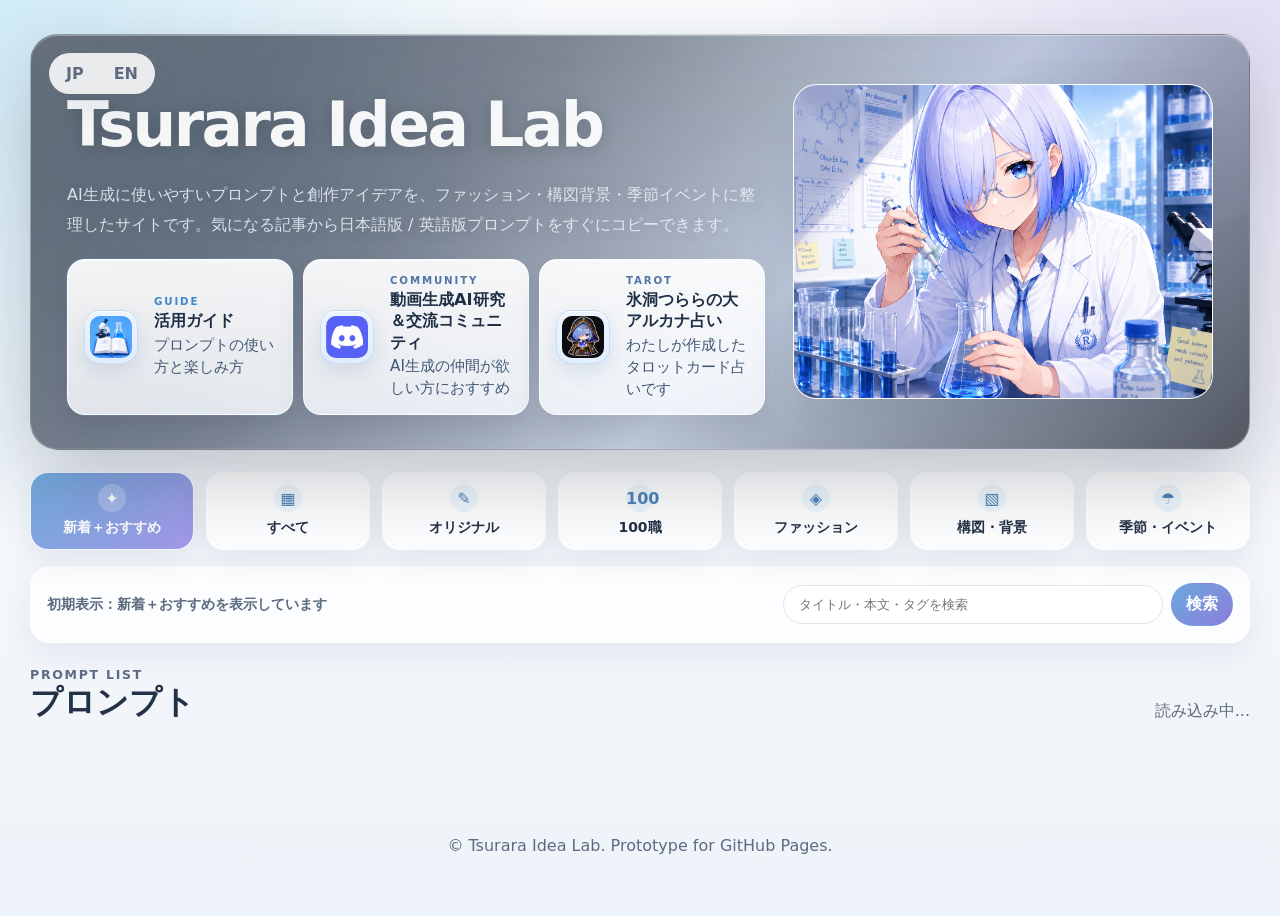
==== index.html @ 61584d24 "Update index.html" ====
<!doctype html>
<html lang="ja">
<head>
  <meta charset="utf-8" />
  <meta name="viewport" content="width=device-width, initial-scale=1" />
  <title>Tsurara Idea Lab</title>
  <meta name="description" content="AI生成に使いやすいプロンプトと創作アイデアを整理したプロンプトライブラリです。" />
  <link rel="stylesheet" href="style.css" />
</head>
<body>
  <header class="site-header">
    <div class="header-inner">
      <div class="language-switch" id="languageSwitch" aria-label="Language switch">
        <button class="language-switch-button" type="button" data-lang="ja">JP</button>
        <button class="language-switch-button" type="button" data-lang="en">EN</button>
      </div>

      <div class="header-copy">
        <h1>Tsurara Idea Lab</h1>
        <p class="lead" data-i18n="lead">AI生成に使いやすいプロンプトと創作アイデアを、ファッション・構図背景・季節イベントに整理したサイトです。気になる記事から日本語版 / 英語版プロンプトをすぐにコピーできます。</p>

        <div class="hero-links" aria-label="関連リンク">
          <button class="hero-link-card hero-guide-card guide-card-link" id="guideButton" type="button">
            <img class="hero-link-icon optional-image" src="images/banners/guide.png" alt="" loading="lazy">
            <span class="hero-link-label">Guide</span>
            <strong data-i18n="guideTitle">活用ガイド</strong>
            <span data-i18n="guideDesc">プロンプトの使い方と楽しみ方</span>
          </button>
          <a class="hero-link-card community-card-link" id="community" href="https://discord.gg/sora2jp" target="_blank" rel="noopener">
            <img class="hero-link-icon optional-image" src="images/banners/community.png" alt="" loading="lazy">
            <span class="hero-link-label">Community</span>
            <strong data-i18n="communityTitle">動画生成AI研究＆交流コミュニティ</strong>
            <span data-i18n="communityDesc">AI生成の仲間が欲しい方におすすめ</span>
          </a>
          <a class="hero-link-card tarot-card-link" href="https://tsuraravvv-arch.github.io/tarot/" target="_blank" rel="noopener">
            <img class="hero-link-icon optional-image" src="images/banners/tarot.png" alt="" loading="lazy">
            <span class="hero-link-label">Tarot</span>
            <strong data-i18n="tarotTitle">氷洞つららの大アルカナ占い</strong>
            <span data-i18n="tarotDesc">わたしが作成したタロットカード占いです</span>
          </a>
        </div>
      </div>

      <img class="hero-image optional-image" src="images/banners/hero.png" alt="Tsurara Idea Lab メインビジュアル" />
    </div>
  </header>

  <main>
    <section class="library-nav" aria-label="プロンプト分類">
      <button class="library-tile is-active" data-filter="DEFAULT" type="button">
        <span>✦</span><strong data-i18n="filterDefault">新着＋おすすめ</strong>
      </button>
      <button class="library-tile" data-filter="ALL" type="button">
        <span>▦</span><strong data-i18n="filterAll">すべて</strong>
      </button>
      <button class="library-tile" data-filter="ORIGINAL" type="button">
        <span>✎</span><strong data-i18n="filterOriginal">オリジナル</strong>
      </button>
      <button class="library-tile" data-filter="LABEL_100" type="button">
        <span>100</span><strong data-i18n="filter100">100職</strong>
      </button>
      <button class="library-tile" data-filter="FA" type="button">
        <span>◈</span><strong data-i18n="filterFashion">ファッション</strong>
      </button>
      <button class="library-tile" data-filter="CB" type="button">
        <span>▧</span><strong data-i18n="filterComposition">構図・背景</strong>
      </button>
      <button class="library-tile" data-filter="EV" type="button">
        <span>☂</span><strong data-i18n="filterSeason">季節・イベント</strong>
      </button>
    </section>

    <section class="toolbar" aria-label="記事検索">
      <p class="default-note" data-i18n="defaultNote">初期表示：新着＋おすすめを表示しています</p>
      <div class="toolbar-actions">
        <form class="search-box" id="searchBox" role="search" aria-label="記事検索">
          <input id="searchInput" type="search" placeholder="タイトル・本文・タグを検索" autocomplete="off" />
          <button class="search-button" type="submit" data-i18n="search">検索</button>
        </form>
      </div>
    </section>

    <section class="prompt-head">
      <div>
        <p class="section-kicker">Prompt List</p>
        <h2 data-i18n="promptListTitle">プロンプト</h2>
      </div>
      <p id="resultCount">読み込み中...</p>
    </section>

    <section class="prompt-list" id="cardsGrid" aria-live="polite"></section>

    <div class="detail-backdrop" id="detailBackdrop"></div>
    <article class="detail-panel" id="detailPanel" aria-live="polite">
      <div class="empty-state">
        <p class="section-kicker">Detail</p>
        <h2 data-i18n="selectTitle">サムネイルや文章をクリックすると全文が表示されます</h2>
        <p data-i18n="selectDesc">一覧から気になるプロンプトを選んでください。</p>
      </div>
    </article>
  </main>

  <footer class="site-footer">
    <p>© Tsurara Idea Lab. Prototype for GitHub Pages.</p>
  </footer>

  <div class="image-search-modal" id="imageSearchModal" aria-hidden="true" role="dialog" aria-modal="true" aria-label="画像から検索">
    <div class="image-search-backdrop"></div>
    <div class="image-search-content">
      <button class="image-search-close" id="imageSearchClose" type="button" aria-label="閉じる">×</button>
      <div class="image-search-head">
        <p class="section-kicker">Image Search</p>
        <h2 data-i18n="imageSearchTitle">画像から検索</h2>
        <p data-i18n="imageSearchDesc">アップロード済みの記事画像を一覧表示します。画像をクリックすると、対応する記事を開きます。</p>
      </div>
      <div class="image-search-grid" id="imageSearchGrid"></div>
      <p class="image-search-empty" id="imageSearchEmpty" data-i18n="imageSearchEmpty">表示できる記事画像がまだありません。</p>
    </div>
  </div>

  <div class="guide-modal" id="guideModal" aria-hidden="true" role="dialog" aria-modal="true" aria-label="活用ガイド">
    <div class="guide-modal-backdrop"></div>
    <div class="guide-modal-content">
      <button class="guide-modal-close" id="guideModalClose" type="button" aria-label="閉じる">×</button>

      <div class="guide-head">
        <p class="section-kicker">How to use</p>
        <h2 data-i18n="guideModalTitle">活用ガイド</h2>
        <p data-i18n="guideModalDesc">掲載されているメモやプロンプトは、完成品をそのまま出すためだけのものではありません。あなたの環境や発想に合わせて、自由に足して楽しむためのアイデア集です。</p>
      </div>

      <div class="guide-grid">
        <section class="guide-card"><div class="guide-visual"><span>1</span></div><div><h3 data-i18n="guideStep1Title">記事を探す</h3><p data-i18n="guideStep1Desc">新着・おすすめ・カテゴリ・検索から、使いたい方向性の記事を探します。</p></div></section>
        <section class="guide-card"><div class="guide-visual"><span>2</span></div><div><h3 data-i18n="guideStep2Title">プロンプトをコピー</h3><p data-i18n="guideStep2Desc">一覧の日本語コピー / English Copy から、すぐに生成用プロンプトをコピーできます。</p></div></section>
        <section class="guide-card"><div class="guide-visual"><span>3</span></div><div><h3 data-i18n="guideStep3Title">要素を足して調整</h3><p data-i18n="guideStep3Desc">キャラクター名、場所、時間帯、光、カメラ演出などを足すと使いやすくなります。</p></div></section>
        <section class="guide-card"><div class="guide-visual"><span>4</span></div><div><h3 data-i18n="guideStep4Title">環境ごとの変化を楽しむ</h3><p data-i18n="guideStep4Desc">生成環境やモデルによって結果が変わります。違いも含めて創作の幅として楽しんでください。</p></div></section>
      </div>
    </div>
  </div>

  <div class="image-modal" id="imageModal" aria-hidden="true" role="dialog" aria-modal="true" aria-label="生成画像の拡大表示">
    <div class="image-modal-backdrop"></div>
    <div class="image-modal-content">
      <button class="image-modal-close" id="imageModalClose" type="button" aria-label="閉じる">×</button>
      <img id="imageModalImg" src="" alt="">
      <p id="imageModalCaption"></p>
    </div>
  </div>

  <div class="toast" id="toast" role="status" aria-live="polite">コピーしました</div>
  <script src="script.js"></script>
</body>
</html>
---- style.css ----
:root {
  --bg: #f6f8fc;
  --surface: rgba(255, 255, 255, 0.9);
  --surface-strong: #ffffff;
  --ink: #243247;
  --ink-soft: #33455f;
  --muted: #5d6b81;
  --muted-strong: #48566d;
  --line: #dce5f0;
  --blue: #6ca8dc;
  --blue-strong: #3f87c7;
  --sky: #bfe5f5;
  --lavender: #d9d2f1;
  --pink: #f5cddd;
  --mint: #cdeee4;
  --gold: #f3d37a;
  --gray-blue: #eaf1f8;
  --shadow: 0 18px 50px rgba(81, 103, 134, 0.16);
  --radius-xl: 28px;
  --radius-lg: 20px;
  --radius-md: 14px;
}

* { box-sizing: border-box; }
body {
  margin: 0;
  min-height: 100vh;
  color: var(--ink);
  font-family: "Hiragino Sans", "Yu Gothic UI", "Yu Gothic", Meiryo, system-ui, -apple-system, BlinkMacSystemFont, sans-serif;
  background:
    radial-gradient(circle at top left, rgba(191, 229, 245, 0.7), transparent 34rem),
    radial-gradient(circle at top right, rgba(217, 210, 241, 0.7), transparent 32rem),
    linear-gradient(180deg, #fbfdff 0%, var(--bg) 48%, #eef3f9 100%);
}
button, a { font: inherit; }
button { cursor: pointer; }
a { color: inherit; text-decoration: none; }
h1, h2, h3 { margin: 0; line-height: 1.25; }
h1 { font-size: clamp(2.2rem, 4.8vw, 4rem); letter-spacing: -0.04em; }
h2 { font-size: clamp(1.4rem, 3vw, 2rem); }
h3 { font-size: 1.02rem; }

.site-header { padding: 34px 24px 22px; }
.header-inner {
  width: min(1220px, calc(100vw - 48px));
  min-height: 300px;
  margin: 0 auto;
  padding: 34px 36px;
  border: 1px solid rgba(255,255,255,0.9);
  border-radius: var(--radius-xl);
  background: linear-gradient(135deg, rgba(255,255,255,0.9), rgba(235,244,251,0.82));
  box-shadow: var(--shadow);
  position: relative;
  overflow: hidden;
  display: grid;
  grid-template-columns: minmax(0, 1.05fr) minmax(260px, 420px);
  gap: 28px;
  align-items: center;
}
.header-inner::after {
  content: "";
  position: absolute;
  right: -90px;
  top: -110px;
  width: 300px;
  height: 300px;
  border-radius: 999px;
  background: linear-gradient(135deg, rgba(108,168,220,0.18), rgba(217,210,241,0.28));
  pointer-events: none;
}
.header-copy, .hero-image { position: relative; z-index: 1; }
.hero-image {
  width: 100%;
  aspect-ratio: 4 / 3;
  object-fit: cover;
  border-radius: 24px;
  border: 1px solid rgba(255,255,255,0.88);
  box-shadow: 0 18px 46px rgba(73, 98, 128, 0.14);
  background: linear-gradient(135deg, #eef7fc, #f2effb);
}
.optional-image:not([src]), .optional-image[src=""] { display: none; }

.eyebrow, .section-kicker, .hero-link-label {
  margin: 0 0 10px;
  color: #6681a0;
  font-size: 0.78rem;
  font-weight: 800;
  letter-spacing: 0.14em;
  text-transform: uppercase;
}
.lead {
  max-width: 700px;
  margin: 16px 0 0;
  color: var(--muted-strong);
  line-height: 1.9;
}
.language-switch {
  position: absolute;
  top: 18px;
  left: 18px;
  z-index: 5;
  display: inline-flex;
  gap: 4px;
  padding: 4px;
  border-radius: 999px;
  background: rgba(255, 255, 255, 0.84);
  box-shadow: 0 12px 28px rgba(73, 98, 128, 0.12);
}
.language-switch-button {
  border: 0;
  border-radius: 999px;
  padding: 7px 13px;
  background: transparent;
  color: var(--muted);
  font-weight: 800;
}
.language-switch-button.is-active {
  background: linear-gradient(135deg, #6ca8dc, #9b8ee6);
  color: #fff;
}

.hero-links {
  display: grid;
  grid-template-columns: repeat(3, minmax(0, 1fr));
  gap: 12px;
  margin-top: 24px;
}
.hero-link-card {
  min-height: 108px;
  padding: 17px 18px;
  border: 1px solid rgba(255,255,255,0.9);
  border-radius: 18px;
  background: rgba(255,255,255,0.75);
  box-shadow: 0 12px 30px rgba(73, 98, 128, 0.10);
  display: flex;
  flex-direction: column;
  gap: 5px;
}
.hero-link-card strong { font-size: 1rem; }
.hero-link-card span:last-child { color: var(--muted-strong); line-height: 1.55; font-size: .9rem; }

main {
  width: min(1220px, calc(100% - 48px));
  margin: 0 auto 54px;
}
.library-nav {
  display: grid;
  grid-template-columns: repeat(7, minmax(0, 1fr));
  gap: 12px;
  margin: 0 0 16px;
}
.library-tile {
  min-height: 78px;
  border: 1px solid rgba(255,255,255,0.92);
  border-radius: 18px;
  background: rgba(255,255,255,0.82);
  box-shadow: 0 12px 28px rgba(73, 98, 128, 0.10);
  color: var(--ink);
  display: flex;
  flex-direction: column;
  align-items: center;
  justify-content: center;
  gap: 7px;
  transition: transform .18s ease, box-shadow .18s ease, background .18s ease;
}
.library-tile:hover {
  transform: translateY(-1px);
  box-shadow: 0 18px 34px rgba(73, 98, 128, 0.14);
}
.library-tile span {
  width: 28px;
  height: 28px;
  border-radius: 999px;
  display: grid;
  place-items: center;
  background: #edf6fc;
  color: #4a83b5;
  font-weight: 900;
}
.library-tile strong { font-size: .87rem; }
.library-tile.is-active {
  background: linear-gradient(135deg, rgba(108,168,220,0.96), rgba(155,142,230,0.9));
  color: #fff;
}
.library-tile.is-active span {
  background: rgba(255,255,255,0.24);
  color: #fff;
}

.toolbar {
  margin: 0 0 22px;
  padding: 16px;
  border-radius: var(--radius-lg);
  background: rgba(255,255,255,0.72);
  border: 1px solid rgba(255,255,255,0.9);
  box-shadow: 0 12px 30px rgba(73, 98, 128, 0.09);
  display: flex;
  justify-content: space-between;
  gap: 14px;
  align-items: center;
}
.default-note {
  margin: 0;
  color: var(--muted);
  font-weight: 700;
  font-size: .9rem;
}
.toolbar-actions {
  display: flex;
  gap: 10px;
  align-items: center;
  flex: 1;
  justify-content: flex-end;
}
.search-box {
  display: flex;
  gap: 8px;
  align-items: center;
}
.search-box input {
  width: min(38vw, 380px);
  border: 1px solid var(--line);
  border-radius: 999px;
  padding: 11px 15px;
  background: #fff;
  color: var(--ink);
}
.search-button, .reset-button, .image-search-button, .copy-action, .detail-action, .panel-copy-button {
  border: 1px solid var(--line);
  border-radius: 999px;
  padding: 10px 14px;
  background: rgba(255,255,255,0.88);
  color: var(--ink);
  font-weight: 800;
}
.search-button, .copy-action.primary, .panel-copy-button.primary {
  border-color: transparent;
  background: linear-gradient(135deg, #6ca8dc, #8c7ddd);
  color: #fff;
}
.reset-button, .image-search-button { color: var(--muted-strong); }

.prompt-head {
  display: flex;
  justify-content: space-between;
  align-items: end;
  margin: 24px 0 14px;
}
.prompt-head p { margin: 0; color: var(--muted); }

.prompt-list {
  display: grid;
  gap: 14px;
}
.prompt-card {
  display: grid;
  grid-template-columns: 132px minmax(0, 1.05fr) minmax(220px, .9fr) 146px;
  gap: 18px;
  align-items: stretch;
  padding: 14px;
  border-radius: var(--radius-lg);
  background: rgba(255,255,255,0.88);
  border: 1px solid rgba(255,255,255,0.96);
  box-shadow: 0 14px 36px rgba(73, 98, 128, 0.10);
}
.prompt-thumb {
  width: 132px;
  height: 132px;
  border-radius: 18px;
  object-fit: cover;
  background: linear-gradient(135deg, #eaf6fb, #f5eff9);
  border: 1px solid rgba(255,255,255,0.92);
  cursor: pointer;
}
.prompt-main { min-width: 0; padding: 4px 0; cursor: pointer; }
.meta-line {
  display: flex;
  flex-wrap: wrap;
  gap: 8px;
  align-items: center;
  color: var(--muted);
  font-size: .78rem;
  font-weight: 800;
  margin-bottom: 7px;
}
.prompt-title {
  margin: 0 0 9px;
  font-size: 1.02rem;
  line-height: 1.45;
}
.badge-row, .tag-row {
  display: flex;
  flex-wrap: wrap;
  gap: 6px;
}
.badge {
  display: inline-flex;
  align-items: center;
  border-radius: 999px;
  padding: 4px 9px;
  font-size: .72rem;
  font-weight: 900;
  line-height: 1;
  background: #edf3f8;
  color: #57718e;
}
.badge.category-fa { background: #ffe8f0; color: #a94f73; }
.badge.category-cb { background: #e8ecff; color: #5560a7; }
.badge.category-ev { background: #e4f7ee; color: #398366; }
.badge.original { background: #efe8ff; color: #6f55aa; }
.badge.featured { background: #fff0bc; color: #8d6612; }
.badge.series { background: #e6f4ff; color: #356f9a; }
.new-badge {
  display: inline-flex;
  align-items: center;
  justify-content: center;
  padding: 4px 9px;
  border-radius: 999px;
  background: linear-gradient(135deg, #12b76a, #039855);
  color: #ffffff !important;
  font-size: 0.72rem;
  font-weight: 900;
  letter-spacing: 0.04em;
  line-height: 1;
  text-shadow: 0 1px 3px rgba(0, 80, 45, 0.28);
  box-shadow: 0 0 0 2px rgba(255, 255, 255, 0.82), 0 6px 14px rgba(3, 152, 85, 0.24);
}
.prompt-desc {
  color: var(--muted-strong);
  line-height: 1.75;
  font-size: .9rem;
  display: flex;
  flex-direction: column;
  gap: 10px;
  cursor: pointer;
}
.prompt-desc p {
  margin: 0;
  display: -webkit-box;
  -webkit-line-clamp: 4;
  -webkit-box-orient: vertical;
  overflow: hidden;
}
.tag {
  color: #5b78a0;
  background: #f0f6fb;
  border-radius: 999px;
  padding: 3px 8px;
  font-size: .74rem;
  font-weight: 800;
}
.prompt-actions {
  display: flex;
  flex-direction: column;
  justify-content: center;
  gap: 9px;
  border-left: 1px solid #e6edf5;
  padding-left: 14px;
}
.copy-action, .detail-action {
  width: 100%;
  min-height: 38px;
  text-align: center;
  font-size: .82rem;
}
.detail-action { background: #f6f9fc; }

.detail-panel {
  margin-top: 18px;
  padding: 24px;
  border-radius: var(--radius-xl);
  background: rgba(255,255,255,0.9);
  border: 1px solid rgba(255,255,255,0.96);
  box-shadow: var(--shadow);
}
.detail-panel.is-hidden { display: none; }
.empty-state { text-align: center; color: var(--muted); padding: 28px; }
.detail-hero {
  display: grid;
  grid-template-columns: minmax(180px, 280px) minmax(0, 1fr);
  gap: 22px;
  align-items: start;
}
.detail-hero img {
  width: 100%;
  border-radius: 22px;
  background: linear-gradient(135deg, #eaf6fb, #f5eff9);
  border: 1px solid rgba(255,255,255,0.92);
}
.detail-copy p { color: var(--muted-strong); line-height: 1.85; }
.detail-section {
  margin-top: 20px;
  padding-top: 18px;
  border-top: 1px solid #e6edf5;
}
.prompt-box {
  white-space: pre-wrap;
  line-height: 1.82;
  background: #f6f9fd;
  border: 1px solid #e4edf7;
  border-radius: 18px;
  padding: 16px;
  color: var(--ink-soft);
  max-height: 320px;
  overflow: auto;
}
.panel-copy-row {
  display: flex;
  flex-wrap: wrap;
  gap: 10px;
  margin-top: 14px;
}

.site-footer {
  text-align: center;
  color: var(--muted);
  padding: 30px 20px 45px;
}

/* Modals */
.image-search-modal, .guide-modal, .image-modal {
  position: fixed;
  inset: 0;
  z-index: 50;
  display: none;
}
.image-search-modal.is-open, .guide-modal.is-open, .image-modal.is-open { display: block; }
.image-search-backdrop, .guide-modal-backdrop, .image-modal-backdrop {
  position: absolute;
  inset: 0;
  background: rgba(34, 48, 68, 0.45);
  backdrop-filter: blur(8px);
}
.image-search-content, .guide-modal-content, .image-modal-content {
  position: relative;
  width: min(980px, calc(100vw - 36px));
  max-height: min(88vh, 900px);
  overflow: auto;
  margin: 6vh auto;
  border-radius: 28px;
  background: #fff;
  padding: 30px;
  box-shadow: 0 28px 80px rgba(31, 42, 57, 0.28);
}
.image-search-close, .guide-modal-close, .image-modal-close {
  position: absolute;
  right: 18px;
  top: 16px;
  width: 38px;
  height: 38px;
  border: 0;
  border-radius: 999px;
  background: #eef4fa;
  color: var(--ink);
  font-size: 1.35rem;
}
.guide-grid {
  display: grid;
  grid-template-columns: repeat(2, minmax(0, 1fr));
  gap: 14px;
  margin-top: 22px;
}
.guide-card {
  display: grid;
  grid-template-columns: 54px minmax(0, 1fr);
  gap: 14px;
  border: 1px solid #e4edf7;
  border-radius: 18px;
  padding: 16px;
  background: #f8fbfe;
}
.guide-visual {
  width: 54px;
  height: 54px;
  border-radius: 18px;
  display: grid;
  place-items: center;
  background: linear-gradient(135deg, #d7eef9, #ebe4ff);
  color: #4a72a0;
  font-weight: 900;
}
.guide-card p { margin: 8px 0 0; color: var(--muted-strong); line-height: 1.75; }
.image-search-grid {
  display: grid;
  grid-template-columns: repeat(auto-fill, minmax(150px, 1fr));
  gap: 14px;
  margin-top: 20px;
}
.image-search-item {
  border: 1px solid #e4edf7;
  border-radius: 18px;
  padding: 10px;
  background: #f8fbfe;
}
.image-search-item img {
  width: 100%;
  aspect-ratio: 1 / 1;
  object-fit: cover;
  border-radius: 14px;
  background: #eef5fb;
}
.image-search-item strong {
  display: block;
  margin-top: 8px;
  font-size: .86rem;
}
.image-modal-content {
  width: min(920px, calc(100vw - 36px));
  text-align: center;
}
.image-modal-content img {
  max-width: 100%;
  max-height: 72vh;
  object-fit: contain;
  border-radius: 18px;
}
.toast {
  position: fixed;
  z-index: 80;
  left: 50%;
  bottom: 28px;
  transform: translate(-50%, 16px);
  opacity: 0;
  pointer-events: none;
  background: rgba(36,50,71,0.94);
  color: #fff;
  border-radius: 999px;
  padding: 12px 18px;
  transition: opacity .18s ease, transform .18s ease;
}
.toast.is-show {
  opacity: 1;
  transform: translate(-50%, 0);
}

@media (max-width: 980px) {
  .header-inner {
    grid-template-columns: 1fr;
    padding-top: 56px;
  }
  .hero-image { aspect-ratio: 16 / 9; }
  .hero-links { grid-template-columns: 1fr; }
  .library-nav { grid-template-columns: repeat(4, minmax(0, 1fr)); }
  .toolbar, .toolbar-actions, .search-box { flex-direction: column; align-items: stretch; }
  .search-box input { width: 100%; }
  .prompt-card {
    grid-template-columns: 104px minmax(0, 1fr);
  }
  .prompt-thumb { width: 104px; height: 104px; }
  .prompt-desc, .prompt-actions { grid-column: 1 / -1; }
  .prompt-actions {
    border-left: 0;
    border-top: 1px solid #e6edf5;
    padding-left: 0;
    padding-top: 12px;
    flex-direction: row;
  }
  .detail-hero { grid-template-columns: 1fr; }
}
@media (max-width: 640px) {
  .site-header { padding: 18px 14px; }
  main { width: calc(100% - 28px); }
  .header-inner { width: 100%; padding: 58px 18px 22px; border-radius: 22px; }
  .library-nav { grid-template-columns: repeat(2, minmax(0, 1fr)); }
  .prompt-card {
    grid-template-columns: 1fr;
  }
  .prompt-thumb { width: 100%; height: auto; aspect-ratio: 16/10; }
  .prompt-actions { flex-direction: column; }
  .guide-grid { grid-template-columns: 1fr; }
}


/* v68: guide tile is visually separated from filtering tiles */
.library-tile.guide-tile {
  border: 2px dashed rgba(108, 168, 220, 0.58);
  background:
    linear-gradient(135deg, rgba(255,255,255,0.94), rgba(240,247,255,0.88));
  color: #3f75a8;
}
.library-tile.guide-tile span {
  background: #ffffff;
  color: #3f87c7;
  border: 1px solid rgba(108, 168, 220, 0.35);
}
.library-tile.guide-tile:hover {
  background:
    linear-gradient(135deg, rgba(234,246,252,0.98), rgba(242,238,251,0.92));
}


/* v69: Guide / Community / Tarot are grouped as three hero cards */
.hero-link-card {
  text-align: left;
}
button.hero-link-card {
  appearance: none;
  border: 1px solid rgba(255,255,255,0.9);
  font: inherit;
}
.hero-guide-card {
  background:
    linear-gradient(135deg, rgba(255,255,255,0.90), rgba(232,244,255,0.82));
  outline: 1px solid rgba(108, 168, 220, 0.22);
}
.hero-guide-card .hero-link-label {
  color: #3f87c7;
}

/* v69: guide tile moved out of the filter tile row */
.library-tile.guide-tile {
  display: none;
}


/* v70: remove hero eyebrow and compact Guide / Community / Tarot cards */
.header-copy {
  padding-top: 18px;
}

.hero-links {
  grid-template-columns: repeat(3, minmax(0, 1fr));
  gap: 10px;
  margin-top: 18px;
}

.hero-link-card {
  min-height: 84px;
  padding: 13px 15px;
  border-radius: 16px;
  gap: 3px;
  justify-content: center;
}

.hero-link-label {
  margin-bottom: 3px;
  font-size: 0.70rem;
  letter-spacing: 0.18em;
}

.hero-link-card strong {
  font-size: 0.92rem;
  line-height: 1.35;
}

.hero-link-card span:last-child {
  font-size: 0.80rem;
  line-height: 1.45;
}

@media (max-width: 980px) {
  .hero-links {
    grid-template-columns: 1fr;
  }
  .hero-link-card {
    min-height: 74px;
  }
}


/* v71: darker hero panel and compact icon-style link cards */
.header-inner {
  background:
    radial-gradient(circle at 86% 10%, rgba(255,255,255,0.44), transparent 25rem),
    linear-gradient(135deg, rgba(214,232,244,0.98), rgba(225,234,247,0.96) 48%, rgba(232,226,246,0.95));
  border-color: rgba(255,255,255,0.72);
}

.hero-link-card {
  min-height: 72px;
  padding: 12px 14px 12px 62px;
  border-radius: 18px;
  gap: 2px;
  justify-content: center;
  position: relative;
}

.hero-link-card::before {
  content: "";
  position: absolute;
  left: 15px;
  top: 50%;
  width: 34px;
  height: 34px;
  transform: translateY(-50%);
  border-radius: 14px;
  display: grid;
  place-items: center;
  background: linear-gradient(135deg, rgba(108,168,220,0.18), rgba(155,142,230,0.18));
  border: 1px solid rgba(108,168,220,0.26);
  color: #4d7fb1;
  font-size: 1.05rem;
  font-weight: 900;
}

.guide-card-link::before { content: "📘"; }
.community-card-link::before { content: "💬"; }
.tarot-card-link::before { content: "🔮"; }

.hero-link-card strong {
  font-size: 0.86rem;
  line-height: 1.32;
}

.hero-link-card span:last-child {
  font-size: 0.74rem;
  line-height: 1.35;
}

.hero-link-label {
  margin-bottom: 1px;
  font-size: 0.64rem;
  letter-spacing: 0.18em;
}

/* v71: open article details in a modal instead of jumping to the bottom */
.detail-backdrop {
  position: fixed;
  inset: 0;
  z-index: 45;
  display: none;
  background: rgba(34, 48, 68, 0.45);
  backdrop-filter: blur(8px);
}

.detail-backdrop.is-open {
  display: block;
}

.detail-panel {
  position: fixed;
  z-index: 46;
  left: 50%;
  top: 50%;
  width: min(1040px, calc(100vw - 36px));
  max-height: min(88vh, 900px);
  overflow: auto;
  transform: translate(-50%, -50%);
  display: none;
  margin: 0;
}

.detail-panel.is-open {
  display: block;
}

.detail-close {
  position: sticky;
  float: right;
  top: 0;
  z-index: 2;
  width: 38px;
  height: 38px;
  border: 0;
  border-radius: 999px;
  background: #eef4fa;
  color: var(--ink);
  font-size: 1.35rem;
  margin: -10px -8px 6px 10px;
}

.detail-hero {
  clear: both;
}

/* v71: make enlarged images fit inside the modal without inner scrolling/cropping */
.image-modal-content {
  overflow: hidden;
  padding: 28px;
  display: flex;
  flex-direction: column;
  align-items: center;
  justify-content: center;
}

.image-modal-content img {
  width: auto !important;
  height: auto !important;
  max-width: 100% !important;
  max-height: calc(88vh - 100px) !important;
  object-fit: contain !important;
}

.image-modal-content p {
  margin: 12px 0 0;
}

@media (max-width: 980px) {
  .hero-link-card {
    padding-left: 62px;
  }
  .hero-links {
    grid-template-columns: 1fr;
  }
}


/* v72: dark translucent hero style */
.header-inner {
  background:
    radial-gradient(circle at 78% 8%, rgba(132, 160, 204, 0.22), transparent 24rem),
    radial-gradient(circle at 10% 12%, rgba(132, 207, 230, 0.16), transparent 20rem),
    linear-gradient(135deg, rgba(31, 43, 58, 0.92), rgba(42, 55, 74, 0.88) 45%, rgba(29, 33, 46, 0.92));
  border-color: rgba(255, 255, 255, 0.24);
  box-shadow:
    0 22px 70px rgba(30, 42, 58, 0.28),
    inset 0 1px 0 rgba(255,255,255,0.22);
}

.header-inner::after {
  background: linear-gradient(135deg, rgba(126, 182, 230, 0.16), rgba(217,210,241,0.14));
}

.header-copy h1,
.header-copy .lead {
  color: rgba(255, 255, 255, 0.94);
}

.header-copy .lead {
  color: rgba(239, 246, 255, 0.84);
}

.language-switch {
  background: rgba(255, 255, 255, 0.86);
}

/* v72: use real 128x128 icon images in Guide / Community / Tarot cards */
.hero-link-card {
  min-height: 70px;
  padding: 11px 14px 11px 64px;
  background: rgba(255, 255, 255, 0.86);
  border-color: rgba(255,255,255,0.62);
  box-shadow: 0 16px 34px rgba(15, 27, 42, 0.18);
}

.hero-link-card::before {
  display: none;
}

.hero-link-icon {
  position: absolute;
  left: 14px;
  top: 50%;
  width: 38px;
  height: 38px;
  transform: translateY(-50%);
  object-fit: contain;
  border-radius: 12px;
  background: rgba(232, 242, 250, 0.88);
  padding: 4px;
  border: 1px solid rgba(108,168,220,0.26);
}

.hero-link-label {
  color: #5076a3;
}

.hero-link-card strong {
  color: #1e2f46;
}

.hero-link-card span:last-child {
  color: #425774;
}

@media (max-width: 980px) {
  .header-copy h1,
  .header-copy .lead {
    color: rgba(255, 255, 255, 0.95);
  }
}


/* v73: glass-like hero background and larger icons */
.header-inner {
  position: relative;
  overflow: hidden;
  background:
    linear-gradient(135deg, rgba(18, 27, 41, 0.78), rgba(40, 53, 74, 0.62) 34%, rgba(84, 111, 151, 0.34) 62%, rgba(19, 25, 37, 0.72)),
    radial-gradient(circle at 14% 16%, rgba(166, 220, 255, 0.18), transparent 22%),
    radial-gradient(circle at 82% 14%, rgba(210, 225, 255, 0.15), transparent 18%),
    radial-gradient(circle at 70% 68%, rgba(132, 176, 231, 0.10), transparent 24%);
  border: 1px solid rgba(255, 255, 255, 0.26);
  box-shadow:
    0 28px 80px rgba(18, 26, 39, 0.24),
    inset 0 1px 0 rgba(255, 255, 255, 0.34),
    inset 0 -1px 0 rgba(255, 255, 255, 0.08);
  -webkit-backdrop-filter: blur(14px) saturate(118%);
  backdrop-filter: blur(14px) saturate(118%);
}

.header-inner::before {
  content: "";
  position: absolute;
  inset: 0;
  pointer-events: none;
  background:
    linear-gradient(115deg, rgba(255,255,255,0.16) 0%, rgba(255,255,255,0.04) 18%, rgba(255,255,255,0.00) 34%),
    linear-gradient(180deg, rgba(255,255,255,0.06), rgba(255,255,255,0.00) 36%);
  mix-blend-mode: screen;
}

.header-inner::after {
  background:
    radial-gradient(circle at 88% 8%, rgba(255,255,255,0.16), transparent 22%),
    linear-gradient(135deg, rgba(151, 208, 255, 0.07), rgba(255,255,255,0.01) 50%, rgba(207,195,255,0.08));
  opacity: 1;
}

.header-copy h1,
.header-copy .lead {
  text-shadow: 0 2px 18px rgba(7, 14, 26, 0.20);
}

.hero-link-card {
  min-height: 92px;
  padding: 14px 16px 14px 86px;
  background: linear-gradient(180deg, rgba(255,255,255,0.92), rgba(247,250,255,0.84));
  border: 1px solid rgba(255,255,255,0.74);
  box-shadow:
    0 14px 28px rgba(22, 36, 58, 0.12),
    inset 0 1px 0 rgba(255,255,255,0.74);
}

.hero-link-icon {
  left: 16px;
  width: 54px;
  height: 54px;
  padding: 5px;
  border-radius: 16px;
  background: linear-gradient(180deg, rgba(236,244,255,0.98), rgba(224,236,252,0.86));
  box-shadow:
    0 8px 18px rgba(80, 118, 163, 0.16),
    inset 0 1px 0 rgba(255,255,255,0.92);
}

.hero-link-card strong {
  font-size: 1.02rem;
}

.hero-link-card span:last-child {
  font-size: 0.95rem;
  line-height: 1.45;
}

@media (max-width: 980px) {
  .hero-link-card {
    min-height: 84px;
    padding-left: 82px;
  }

  .hero-link-icon {
    width: 48px;
    height: 48px;
  }
}


/* v74: make copy target clearer in article rows */
.copy-group {
  display: flex;
  flex-direction: column;
  gap: 7px;
  width: 100%;
}

.copy-group-label {
  width: 100%;
  min-height: 28px;
  display: grid;
  place-items: center;
  border-radius: 999px;
  background: #f2f6fb;
  border: 1px solid #dfe8f2;
  color: #405771;
  font-size: 0.74rem;
  font-weight: 900;
  letter-spacing: 0.02em;
}

.copy-lang-row {
  display: grid;
  grid-template-columns: 1fr 1fr;
  gap: 7px;
}

.prompt-actions .copy-action {
  min-height: 34px;
  padding: 8px 10px;
}

.prompt-actions .detail-action {
  margin-top: 2px;
}

/* v74: force enlarged image to fit fully inside viewport */
.image-modal-content {
  width: auto !important;
  max-width: calc(100vw - 48px) !important;
  height: auto !important;
  max-height: calc(100vh - 48px) !important;
  overflow: visible !important;
  padding: 20px !important;
}

.image-modal-content img {
  display: block !important;
  width: auto !important;
  height: auto !important;
  max-width: calc(100vw - 96px) !important;
  max-height: calc(100vh - 112px) !important;
  object-fit: contain !important;
  object-position: center center !important;
  border-radius: 14px;
}

.image-modal-close {
  right: 12px;
  top: 12px;
  z-index: 5;
}

@media (max-width: 980px) {
  .copy-lang-row {
    grid-template-columns: 1fr 1fr;
  }
}
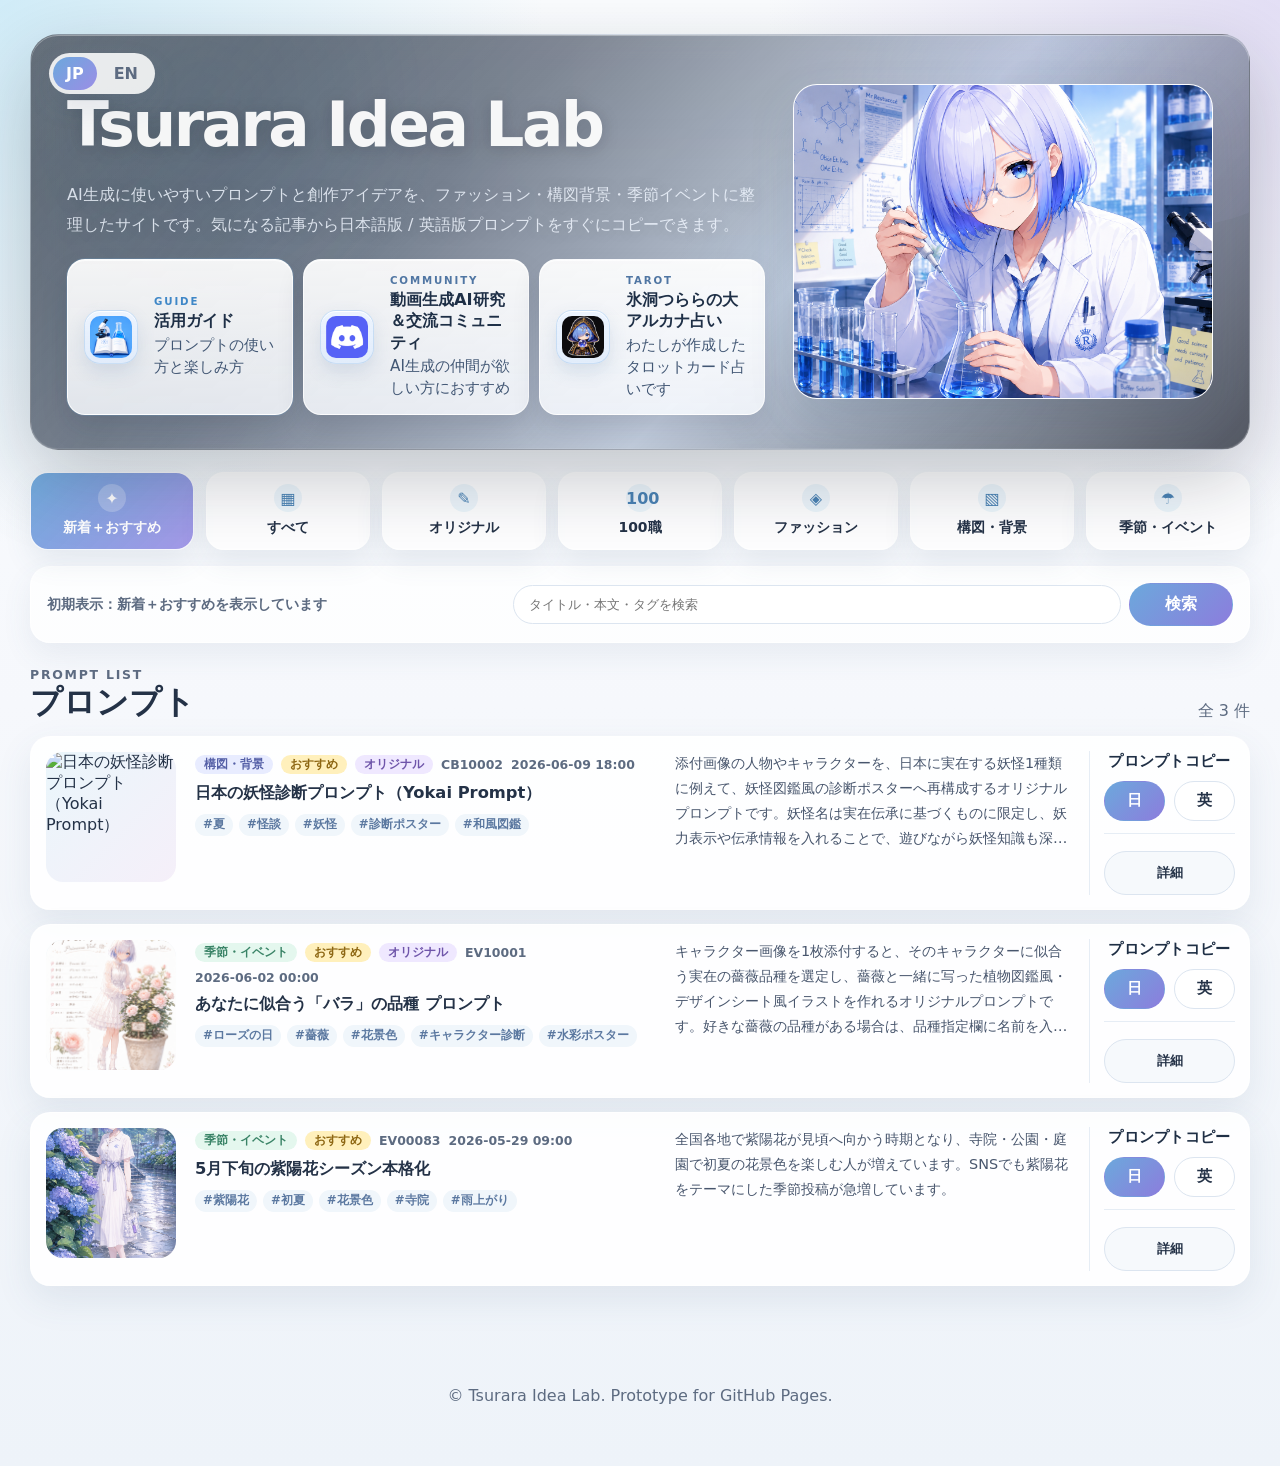
==== commit 92ecbbff: "Update index.html" ====
--- a/index.html
+++ b/index.html
@@ -135,6 +135,18 @@
         <section class="guide-card"><div class="guide-visual"><span>3</span></div><div><h3 data-i18n="guideStep3Title">要素を足して調整</h3><p data-i18n="guideStep3Desc">キャラクター名、場所、時間帯、光、カメラ演出などを足すと使いやすくなります。</p></div></section>
         <section class="guide-card"><div class="guide-visual"><span>4</span></div><div><h3 data-i18n="guideStep4Title">環境ごとの変化を楽しむ</h3><p data-i18n="guideStep4Desc">生成環境やモデルによって結果が変わります。違いも含めて創作の幅として楽しんでください。</p></div></section>
       </div>
+
+      <section class="guide-policy">
+        <div class="guide-policy-copy">
+          <p class="section-kicker">Publishing Policy</p>
+          <h3>著作物に関わるプロンプトの公開ポリシー</h3>
+          <p>このサイトでは、既存作品や既存キャラクターを直接再現するプロンプトは掲載しません。自分のキャラクターやオリジナル要素を中心に、参考・雰囲気・ポーズ・衣装アレンジとして活用できる内容を掲載します。</p>
+        </div>
+        <figure class="guide-policy-image-wrap">
+          <img class="guide-policy-image optional-image" src="images/guide/prompt-policy.png" alt="著作物に関わるプロンプト公開ポリシー" loading="lazy">
+          <figcaption>サイト掲載用の公開ポリシー目安</figcaption>
+        </figure>
+      </section>
     </div>
   </div>
 
--- a/style.css
+++ b/style.css
@@ -1025,3 +1025,67 @@
     grid-template-columns: 1fr 1fr;
   }
 }
+
+
+/* v75: simplify search toolbar */
+.search-button {
+  min-width: 104px;
+  padding-left: 24px;
+  padding-right: 24px;
+}
+
+.toolbar-actions {
+  flex: 1;
+}
+
+.search-box {
+  width: min(720px, 100%);
+  margin-left: auto;
+}
+
+.search-box input {
+  flex: 1;
+  width: auto;
+}
+
+/* v75: make prompt-copy label read as a heading, not a button */
+.copy-group {
+  gap: 9px;
+}
+
+.copy-group-label {
+  min-height: auto;
+  padding: 0;
+  border: 0;
+  border-radius: 0;
+  background: transparent;
+  color: #1f2f45;
+  font-size: 0.96rem;
+  font-weight: 900;
+  letter-spacing: 0.02em;
+}
+
+.copy-lang-row {
+  gap: 9px;
+  padding-bottom: 12px;
+  border-bottom: 1px solid #e6edf5;
+}
+
+.prompt-actions .copy-action {
+  min-height: 40px;
+  border-radius: 999px;
+  font-size: 0.94rem;
+  font-weight: 900;
+}
+
+.prompt-actions .detail-action {
+  margin-top: 8px;
+  min-height: 44px;
+  border-radius: 999px;
+}
+
+@media (max-width: 980px) {
+  .search-box {
+    width: 100%;
+  }
+}
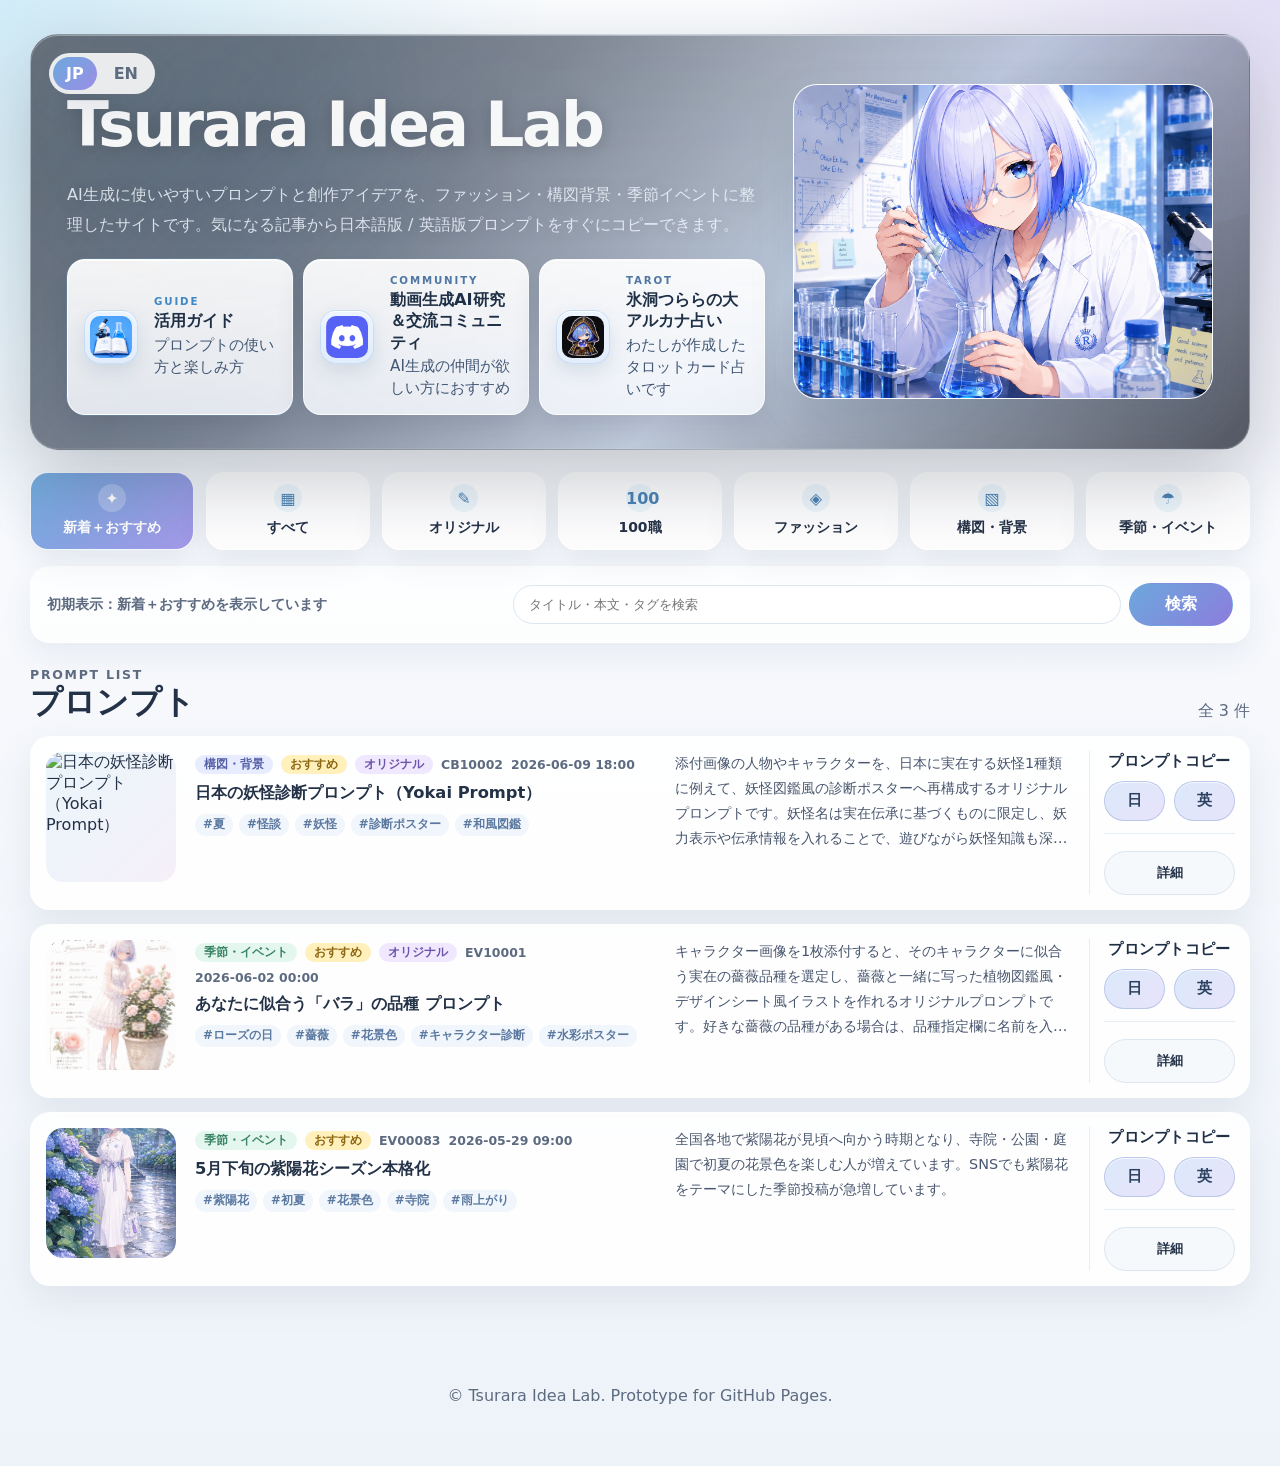
==== commit f7edcd50: "Update index.html" ====
--- a/index.html
+++ b/index.html
@@ -57,7 +57,7 @@
         <span>✎</span><strong data-i18n="filterOriginal">オリジナル</strong>
       </button>
       <button class="library-tile" data-filter="LABEL_100" type="button">
-        <span>100</span><strong data-i18n="filter100">100職</strong>
+        <span>100</span><strong data-i18n="filter100">職業</strong>
       </button>
       <button class="library-tile" data-filter="FA" type="button">
         <span>◈</span><strong data-i18n="filterFashion">ファッション</strong>
--- a/style.css
+++ b/style.css
@@ -1089,3 +1089,61 @@
     width: 100%;
   }
 }
+
+
+/* v77: make JP/EN prompt copy buttons the same intermediate color */
+.prompt-actions .copy-action,
+.prompt-actions .copy-action.primary {
+  border-color: rgba(121, 151, 205, 0.38);
+  background: linear-gradient(135deg, #dbe9fb, #e8e3fb) !important;
+  color: #2c415f !important;
+  box-shadow: inset 0 1px 0 rgba(255,255,255,0.72);
+}
+
+.prompt-actions .copy-action:hover,
+.prompt-actions .copy-action.primary:hover {
+  background: linear-gradient(135deg, #cfdef6, #ded8f7) !important;
+}
+
+/* v77: restore guide policy image block */
+.guide-policy {
+  margin-top: 24px;
+  padding: 18px;
+  border: 1px solid #e4edf7;
+  border-radius: 20px;
+  background: #f8fbfe;
+  display: grid;
+  grid-template-columns: minmax(0, 1fr) minmax(220px, 320px);
+  gap: 18px;
+  align-items: center;
+}
+
+.guide-policy-copy p {
+  color: var(--muted-strong);
+  line-height: 1.8;
+}
+
+.guide-policy-image-wrap {
+  margin: 0;
+}
+
+.guide-policy-image {
+  display: block;
+  width: 100%;
+  border-radius: 16px;
+  border: 1px solid #e1ebf5;
+  background: #eef5fb;
+}
+
+.guide-policy-image-wrap figcaption {
+  margin-top: 8px;
+  color: var(--muted);
+  font-size: 0.78rem;
+  text-align: center;
+}
+
+@media (max-width: 760px) {
+  .guide-policy {
+    grid-template-columns: 1fr;
+  }
+}
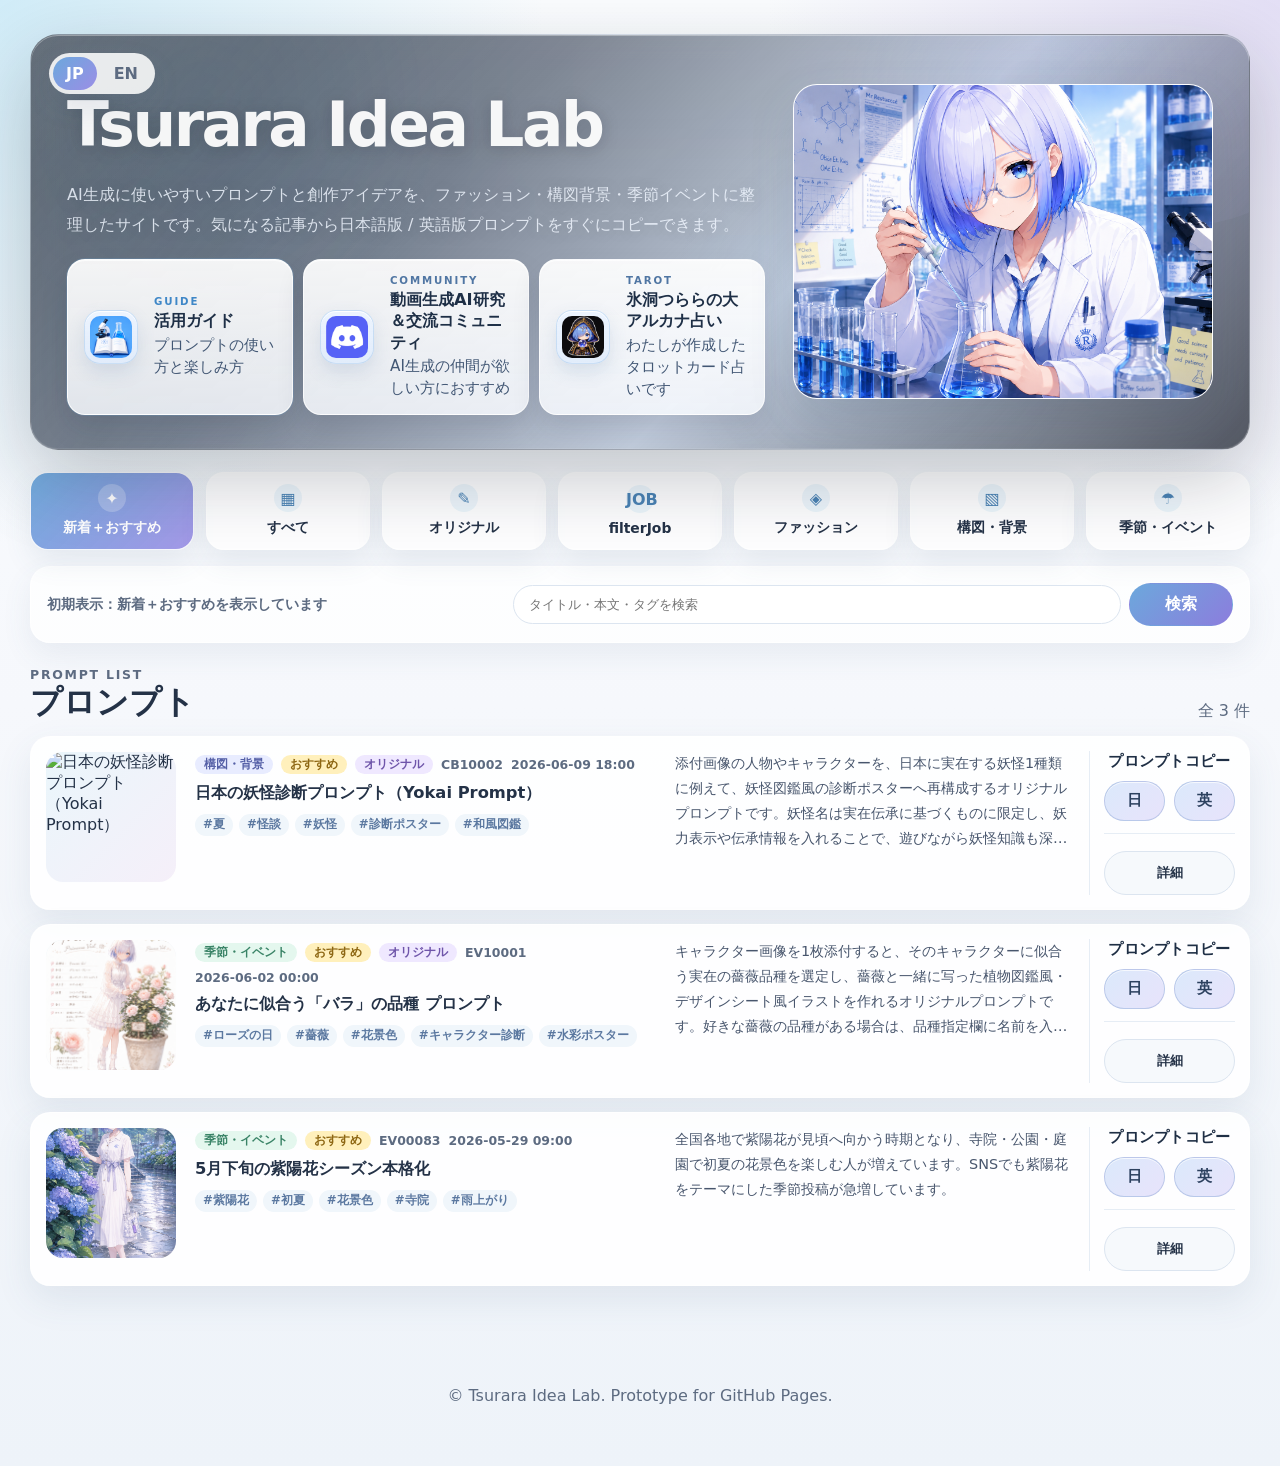
==== commit cc552591: "Update index.html" ====
--- a/index.html
+++ b/index.html
@@ -56,8 +56,8 @@
       <button class="library-tile" data-filter="ORIGINAL" type="button">
         <span>✎</span><strong data-i18n="filterOriginal">オリジナル</strong>
       </button>
-      <button class="library-tile" data-filter="LABEL_100" type="button">
-        <span>100</span><strong data-i18n="filter100">職業</strong>
+      <button class="library-tile" data-filter="JOB" type="button">
+        <span>JOB</span><strong data-i18n="filterJob">職業</strong>
       </button>
       <button class="library-tile" data-filter="FA" type="button">
         <span>◈</span><strong data-i18n="filterFashion">ファッション</strong>
--- a/style.css
+++ b/style.css
@@ -1147,3 +1147,6 @@
     grid-template-columns: 1fr;
   }
 }
+
+
+/* v78: 100職 is displayed as 職業 / Jobs for readability */
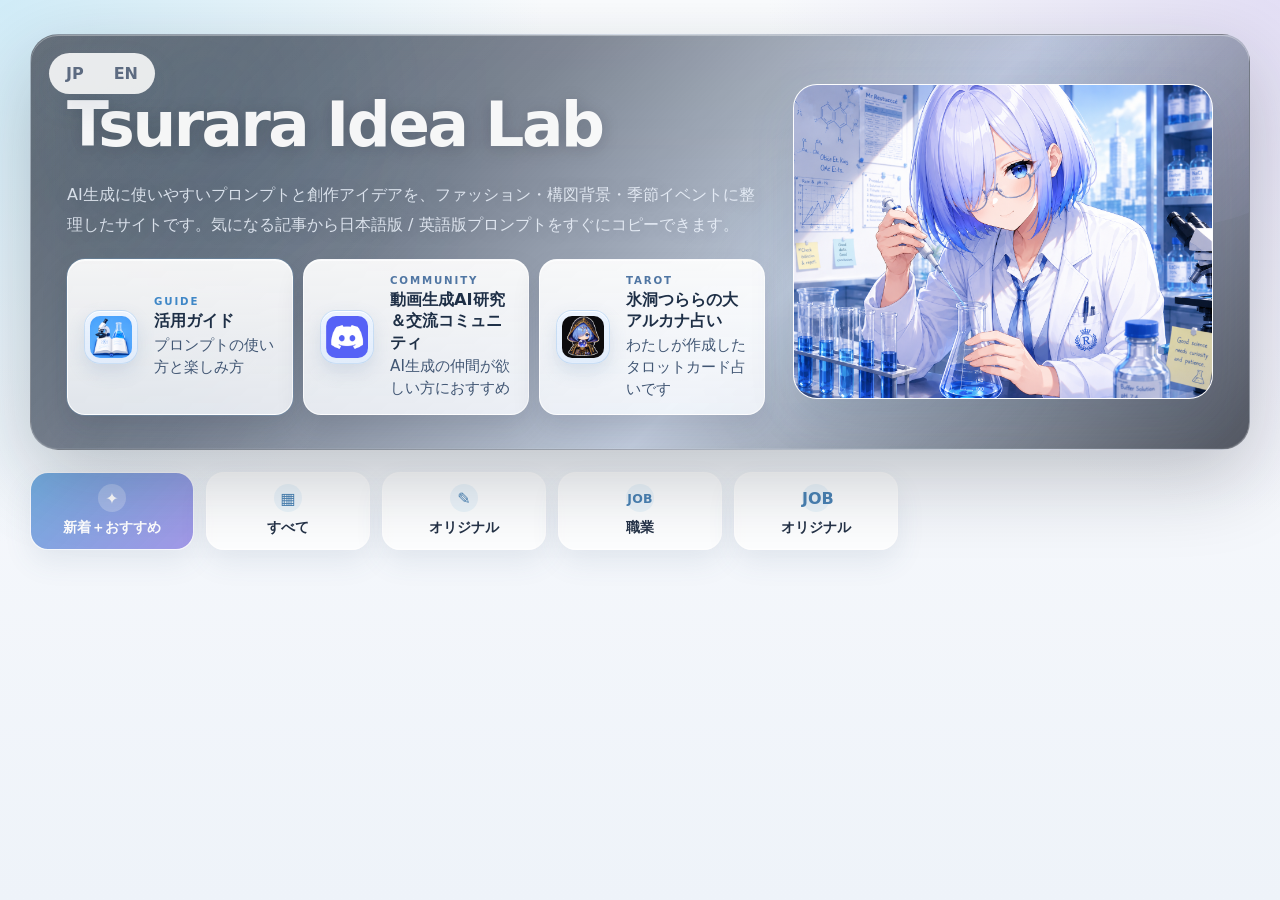
==== commit f19a504f: "Update index.html" ====
--- a/index.html
+++ b/index.html
@@ -59,107 +59,6 @@
       <button class="library-tile" data-filter="JOB" type="button">
         <span>JOB</span><strong data-i18n="filterJob">職業</strong>
       </button>
-      <button class="library-tile" data-filter="FA" type="button">
-        <span>◈</span><strong data-i18n="filterFashion">ファッション</strong>
+<button class="library-tile" data-filter="ORI" type="button">
+        <span>JOB</span><strong data-i18n="filterJob">オリジナル</strong>
       </button>
-      <button class="library-tile" data-filter="CB" type="button">
-        <span>▧</span><strong data-i18n="filterComposition">構図・背景</strong>
-      </button>
-      <button class="library-tile" data-filter="EV" type="button">
-        <span>☂</span><strong data-i18n="filterSeason">季節・イベント</strong>
-      </button>
-    </section>
-
-    <section class="toolbar" aria-label="記事検索">
-      <p class="default-note" data-i18n="defaultNote">初期表示：新着＋おすすめを表示しています</p>
-      <div class="toolbar-actions">
-        <form class="search-box" id="searchBox" role="search" aria-label="記事検索">
-          <input id="searchInput" type="search" placeholder="タイトル・本文・タグを検索" autocomplete="off" />
-          <button class="search-button" type="submit" data-i18n="search">検索</button>
-        </form>
-      </div>
-    </section>
-
-    <section class="prompt-head">
-      <div>
-        <p class="section-kicker">Prompt List</p>
-        <h2 data-i18n="promptListTitle">プロンプト</h2>
-      </div>
-      <p id="resultCount">読み込み中...</p>
-    </section>
-
-    <section class="prompt-list" id="cardsGrid" aria-live="polite"></section>
-
-    <div class="detail-backdrop" id="detailBackdrop"></div>
-    <article class="detail-panel" id="detailPanel" aria-live="polite">
-      <div class="empty-state">
-        <p class="section-kicker">Detail</p>
-        <h2 data-i18n="selectTitle">サムネイルや文章をクリックすると全文が表示されます</h2>
-        <p data-i18n="selectDesc">一覧から気になるプロンプトを選んでください。</p>
-      </div>
-    </article>
-  </main>
-
-  <footer class="site-footer">
-    <p>© Tsurara Idea Lab. Prototype for GitHub Pages.</p>
-  </footer>
-
-  <div class="image-search-modal" id="imageSearchModal" aria-hidden="true" role="dialog" aria-modal="true" aria-label="画像から検索">
-    <div class="image-search-backdrop"></div>
-    <div class="image-search-content">
-      <button class="image-search-close" id="imageSearchClose" type="button" aria-label="閉じる">×</button>
-      <div class="image-search-head">
-        <p class="section-kicker">Image Search</p>
-        <h2 data-i18n="imageSearchTitle">画像から検索</h2>
-        <p data-i18n="imageSearchDesc">アップロード済みの記事画像を一覧表示します。画像をクリックすると、対応する記事を開きます。</p>
-      </div>
-      <div class="image-search-grid" id="imageSearchGrid"></div>
-      <p class="image-search-empty" id="imageSearchEmpty" data-i18n="imageSearchEmpty">表示できる記事画像がまだありません。</p>
-    </div>
-  </div>
-
-  <div class="guide-modal" id="guideModal" aria-hidden="true" role="dialog" aria-modal="true" aria-label="活用ガイド">
-    <div class="guide-modal-backdrop"></div>
-    <div class="guide-modal-content">
-      <button class="guide-modal-close" id="guideModalClose" type="button" aria-label="閉じる">×</button>
-
-      <div class="guide-head">
-        <p class="section-kicker">How to use</p>
-        <h2 data-i18n="guideModalTitle">活用ガイド</h2>
-        <p data-i18n="guideModalDesc">掲載されているメモやプロンプトは、完成品をそのまま出すためだけのものではありません。あなたの環境や発想に合わせて、自由に足して楽しむためのアイデア集です。</p>
-      </div>
-
-      <div class="guide-grid">
-        <section class="guide-card"><div class="guide-visual"><span>1</span></div><div><h3 data-i18n="guideStep1Title">記事を探す</h3><p data-i18n="guideStep1Desc">新着・おすすめ・カテゴリ・検索から、使いたい方向性の記事を探します。</p></div></section>
-        <section class="guide-card"><div class="guide-visual"><span>2</span></div><div><h3 data-i18n="guideStep2Title">プロンプトをコピー</h3><p data-i18n="guideStep2Desc">一覧の日本語コピー / English Copy から、すぐに生成用プロンプトをコピーできます。</p></div></section>
-        <section class="guide-card"><div class="guide-visual"><span>3</span></div><div><h3 data-i18n="guideStep3Title">要素を足して調整</h3><p data-i18n="guideStep3Desc">キャラクター名、場所、時間帯、光、カメラ演出などを足すと使いやすくなります。</p></div></section>
-        <section class="guide-card"><div class="guide-visual"><span>4</span></div><div><h3 data-i18n="guideStep4Title">環境ごとの変化を楽しむ</h3><p data-i18n="guideStep4Desc">生成環境やモデルによって結果が変わります。違いも含めて創作の幅として楽しんでください。</p></div></section>
-      </div>
-
-      <section class="guide-policy">
-        <div class="guide-policy-copy">
-          <p class="section-kicker">Publishing Policy</p>
-          <h3>著作物に関わるプロンプトの公開ポリシー</h3>
-          <p>このサイトでは、既存作品や既存キャラクターを直接再現するプロンプトは掲載しません。自分のキャラクターやオリジナル要素を中心に、参考・雰囲気・ポーズ・衣装アレンジとして活用できる内容を掲載します。</p>
-        </div>
-        <figure class="guide-policy-image-wrap">
-          <img class="guide-policy-image optional-image" src="images/guide/prompt-policy.png" alt="著作物に関わるプロンプト公開ポリシー" loading="lazy">
-          <figcaption>サイト掲載用の公開ポリシー目安</figcaption>
-        </figure>
-      </section>
-    </div>
-  </div>
-
-  <div class="image-modal" id="imageModal" aria-hidden="true" role="dialog" aria-modal="true" aria-label="生成画像の拡大表示">
-    <div class="image-modal-backdrop"></div>
-    <div class="image-modal-content">
-      <button class="image-modal-close" id="imageModalClose" type="button" aria-label="閉じる">×</button>
-      <img id="imageModalImg" src="" alt="">
-      <p id="imageModalCaption"></p>
-    </div>
-  </div>
-
-  <div class="toast" id="toast" role="status" aria-live="polite">コピーしました</div>
-  <script src="script.js"></script>
-</body>
-</html>
--- a/style.css
+++ b/style.css
@@ -1150,3 +1150,10 @@
 
 
 /* v78: 100職 is displayed as 職業 / Jobs for readability */
+
+
+/* v80: JOB category is now an independent prompt section */
+.library-tile[data-filter="JOB"] span {
+  letter-spacing: 0.02em;
+  font-size: 0.78rem;
+}
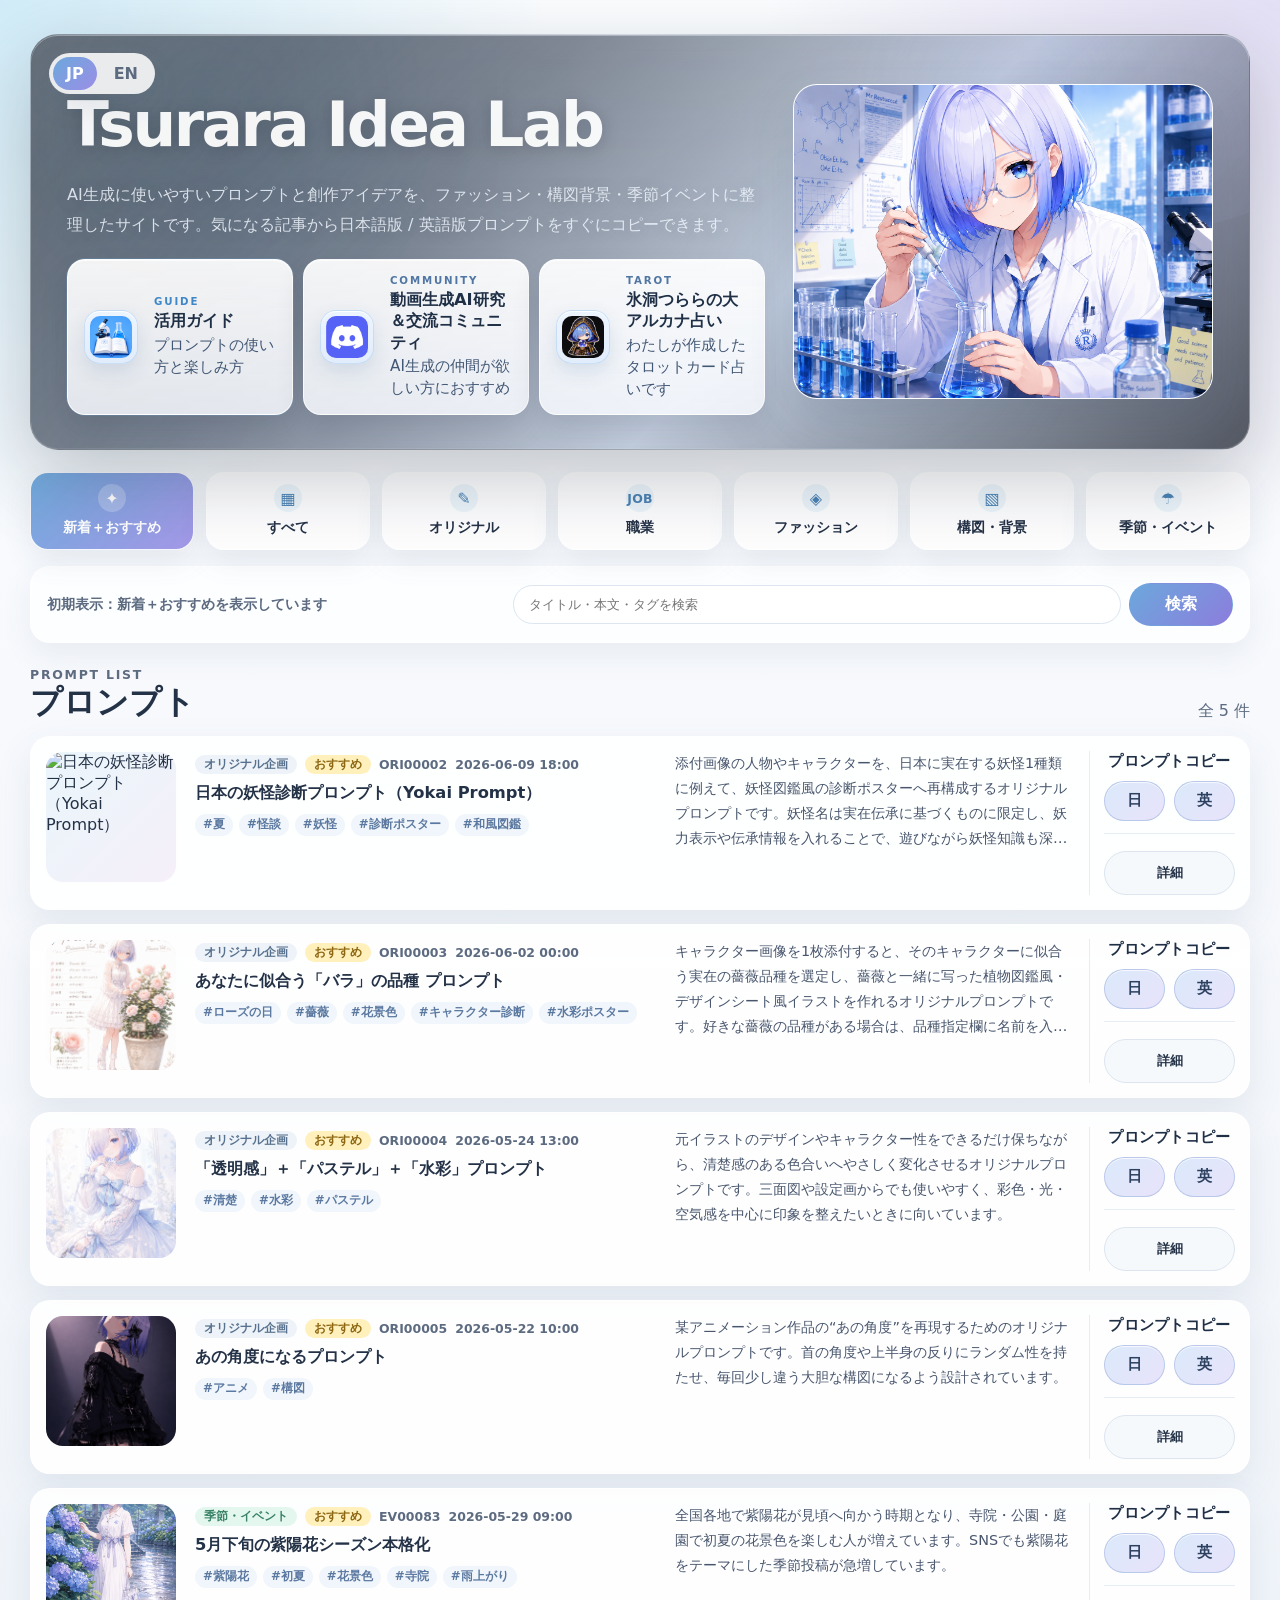
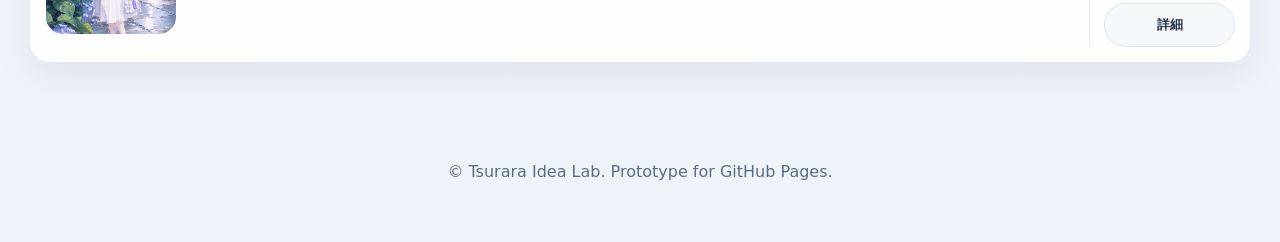
==== commit 6bd72b45: "Update index.html" ====
--- a/index.html
+++ b/index.html
@@ -53,12 +53,113 @@
       <button class="library-tile" data-filter="ALL" type="button">
         <span>▦</span><strong data-i18n="filterAll">すべて</strong>
       </button>
-      <button class="library-tile" data-filter="ORIGINAL" type="button">
+      <button class="library-tile" data-filter="ORI" type="button">
         <span>✎</span><strong data-i18n="filterOriginal">オリジナル</strong>
       </button>
       <button class="library-tile" data-filter="JOB" type="button">
         <span>JOB</span><strong data-i18n="filterJob">職業</strong>
       </button>
-<button class="library-tile" data-filter="ORI" type="button">
-        <span>JOB</span><strong data-i18n="filterJob">オリジナル</strong>
+      <button class="library-tile" data-filter="FA" type="button">
+        <span>◈</span><strong data-i18n="filterFashion">ファッション</strong>
       </button>
+      <button class="library-tile" data-filter="CB" type="button">
+        <span>▧</span><strong data-i18n="filterComposition">構図・背景</strong>
+      </button>
+      <button class="library-tile" data-filter="EV" type="button">
+        <span>☂</span><strong data-i18n="filterSeason">季節・イベント</strong>
+      </button>
+    </section>
+
+    <section class="toolbar" aria-label="記事検索">
+      <p class="default-note" data-i18n="defaultNote">初期表示：新着＋おすすめを表示しています</p>
+      <div class="toolbar-actions">
+        <form class="search-box" id="searchBox" role="search" aria-label="記事検索">
+          <input id="searchInput" type="search" placeholder="タイトル・本文・タグを検索" autocomplete="off" />
+          <button class="search-button" type="submit" data-i18n="search">検索</button>
+        </form>
+      </div>
+    </section>
+
+    <section class="prompt-head">
+      <div>
+        <p class="section-kicker">Prompt List</p>
+        <h2 data-i18n="promptListTitle">プロンプト</h2>
+      </div>
+      <p id="resultCount">読み込み中...</p>
+    </section>
+
+    <section class="prompt-list" id="cardsGrid" aria-live="polite"></section>
+
+    <div class="detail-backdrop" id="detailBackdrop"></div>
+    <article class="detail-panel" id="detailPanel" aria-live="polite">
+      <div class="empty-state">
+        <p class="section-kicker">Detail</p>
+        <h2 data-i18n="selectTitle">サムネイルや文章をクリックすると全文が表示されます</h2>
+        <p data-i18n="selectDesc">一覧から気になるプロンプトを選んでください。</p>
+      </div>
+    </article>
+  </main>
+
+  <footer class="site-footer">
+    <p>© Tsurara Idea Lab. Prototype for GitHub Pages.</p>
+  </footer>
+
+  <div class="image-search-modal" id="imageSearchModal" aria-hidden="true" role="dialog" aria-modal="true" aria-label="画像から検索">
+    <div class="image-search-backdrop"></div>
+    <div class="image-search-content">
+      <button class="image-search-close" id="imageSearchClose" type="button" aria-label="閉じる">×</button>
+      <div class="image-search-head">
+        <p class="section-kicker">Image Search</p>
+        <h2 data-i18n="imageSearchTitle">画像から検索</h2>
+        <p data-i18n="imageSearchDesc">アップロード済みの記事画像を一覧表示します。画像をクリックすると、対応する記事を開きます。</p>
+      </div>
+      <div class="image-search-grid" id="imageSearchGrid"></div>
+      <p class="image-search-empty" id="imageSearchEmpty" data-i18n="imageSearchEmpty">表示できる記事画像がまだありません。</p>
+    </div>
+  </div>
+
+  <div class="guide-modal" id="guideModal" aria-hidden="true" role="dialog" aria-modal="true" aria-label="活用ガイド">
+    <div class="guide-modal-backdrop"></div>
+    <div class="guide-modal-content">
+      <button class="guide-modal-close" id="guideModalClose" type="button" aria-label="閉じる">×</button>
+
+      <div class="guide-head">
+        <p class="section-kicker">How to use</p>
+        <h2 data-i18n="guideModalTitle">活用ガイド</h2>
+        <p data-i18n="guideModalDesc">掲載されているメモやプロンプトは、完成品をそのまま出すためだけのものではありません。あなたの環境や発想に合わせて、自由に足して楽しむためのアイデア集です。</p>
+      </div>
+
+      <div class="guide-grid">
+        <section class="guide-card"><div class="guide-visual"><span>1</span></div><div><h3 data-i18n="guideStep1Title">記事を探す</h3><p data-i18n="guideStep1Desc">新着・おすすめ・カテゴリ・検索から、使いたい方向性の記事を探します。</p></div></section>
+        <section class="guide-card"><div class="guide-visual"><span>2</span></div><div><h3 data-i18n="guideStep2Title">プロンプトをコピー</h3><p data-i18n="guideStep2Desc">一覧の日本語コピー / English Copy から、すぐに生成用プロンプトをコピーできます。</p></div></section>
+        <section class="guide-card"><div class="guide-visual"><span>3</span></div><div><h3 data-i18n="guideStep3Title">要素を足して調整</h3><p data-i18n="guideStep3Desc">キャラクター名、場所、時間帯、光、カメラ演出などを足すと使いやすくなります。</p></div></section>
+        <section class="guide-card"><div class="guide-visual"><span>4</span></div><div><h3 data-i18n="guideStep4Title">環境ごとの変化を楽しむ</h3><p data-i18n="guideStep4Desc">生成環境やモデルによって結果が変わります。違いも含めて創作の幅として楽しんでください。</p></div></section>
+      </div>
+
+      <section class="guide-policy">
+        <div class="guide-policy-copy">
+          <p class="section-kicker">Publishing Policy</p>
+          <h3>著作物に関わるプロンプトの公開ポリシー</h3>
+          <p>このサイトでは、既存作品や既存キャラクターを直接再現するプロンプトは掲載しません。自分のキャラクターやオリジナル要素を中心に、参考・雰囲気・ポーズ・衣装アレンジとして活用できる内容を掲載します。</p>
+        </div>
+        <figure class="guide-policy-image-wrap">
+          <img class="guide-policy-image optional-image" src="images/guide/prompt-policy.png" alt="著作物に関わるプロンプト公開ポリシー" loading="lazy">
+          <figcaption>サイト掲載用の公開ポリシー目安</figcaption>
+        </figure>
+      </section>
+    </div>
+  </div>
+
+  <div class="image-modal" id="imageModal" aria-hidden="true" role="dialog" aria-modal="true" aria-label="生成画像の拡大表示">
+    <div class="image-modal-backdrop"></div>
+    <div class="image-modal-content">
+      <button class="image-modal-close" id="imageModalClose" type="button" aria-label="閉じる">×</button>
+      <img id="imageModalImg" src="" alt="">
+      <p id="imageModalCaption"></p>
+    </div>
+  </div>
+
+  <div class="toast" id="toast" role="status" aria-live="polite">コピーしました</div>
+  <script src="script.js"></script>
+</body>
+</html>
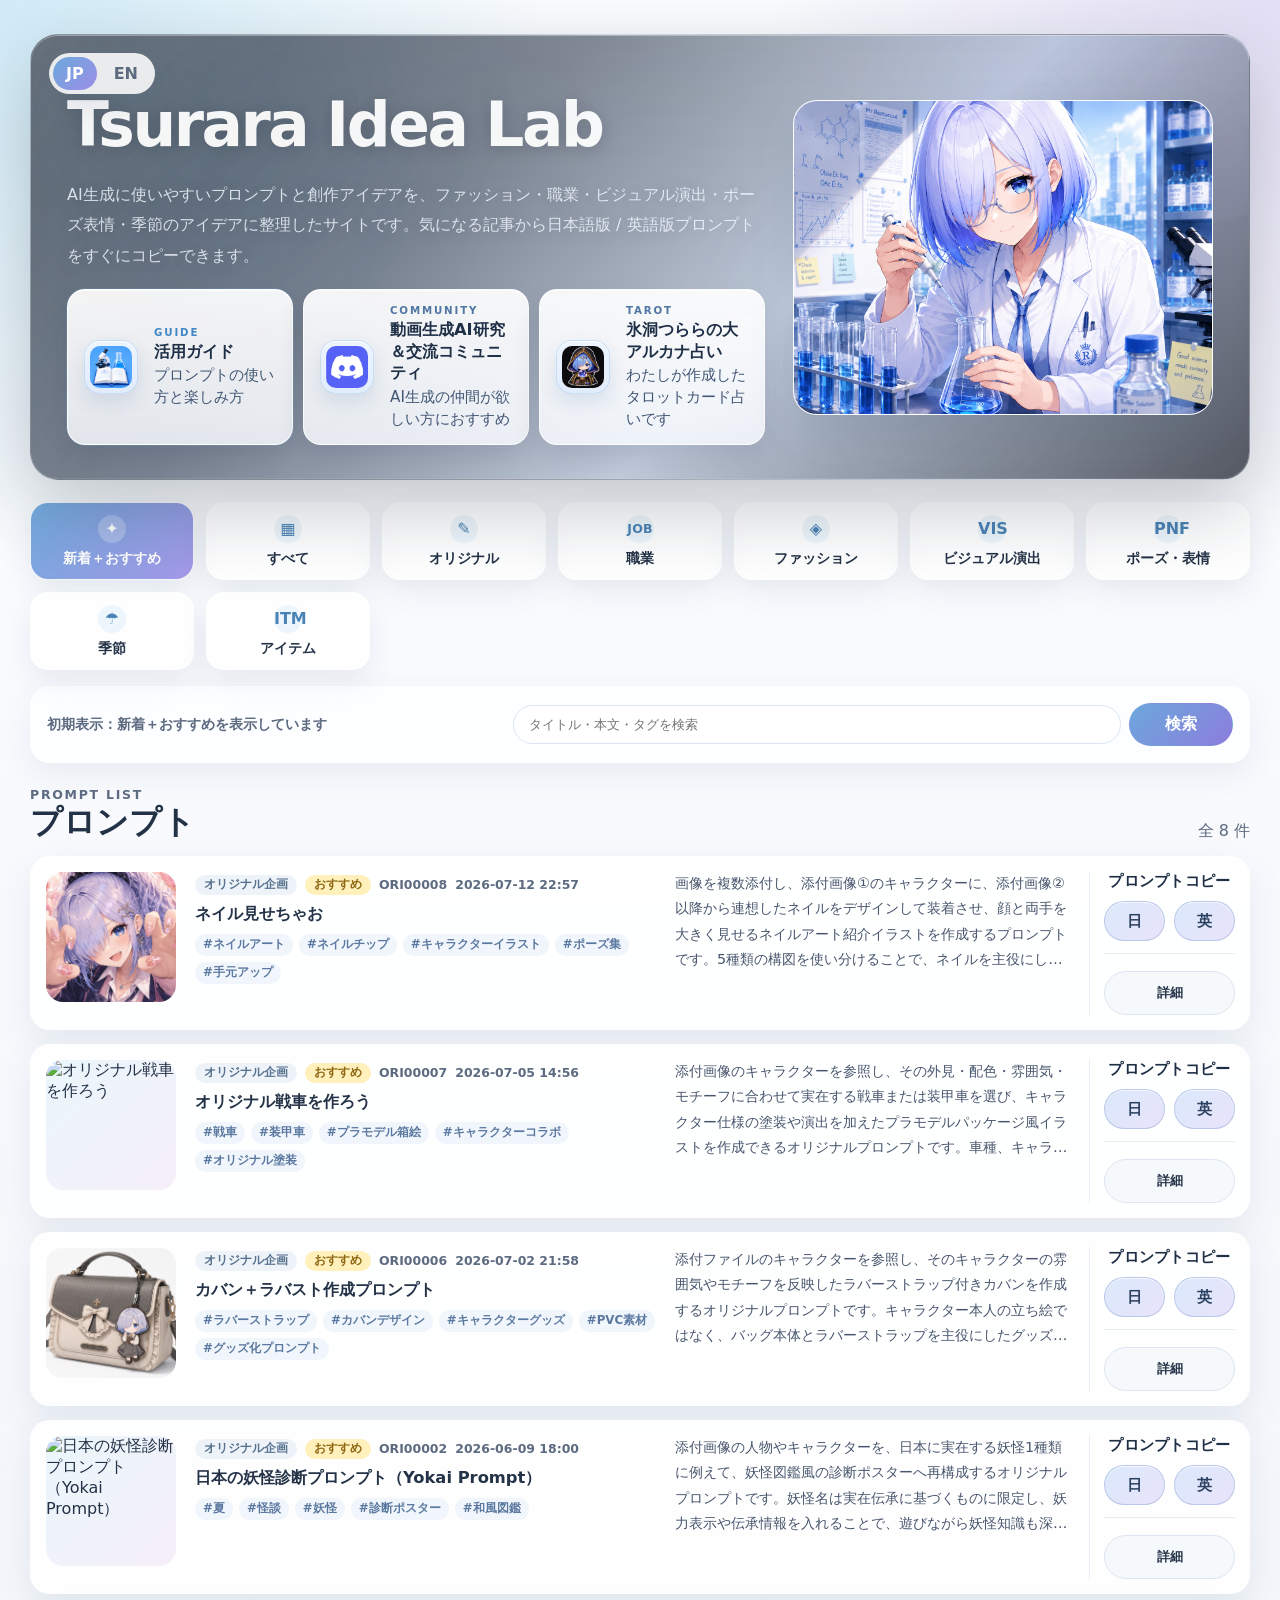
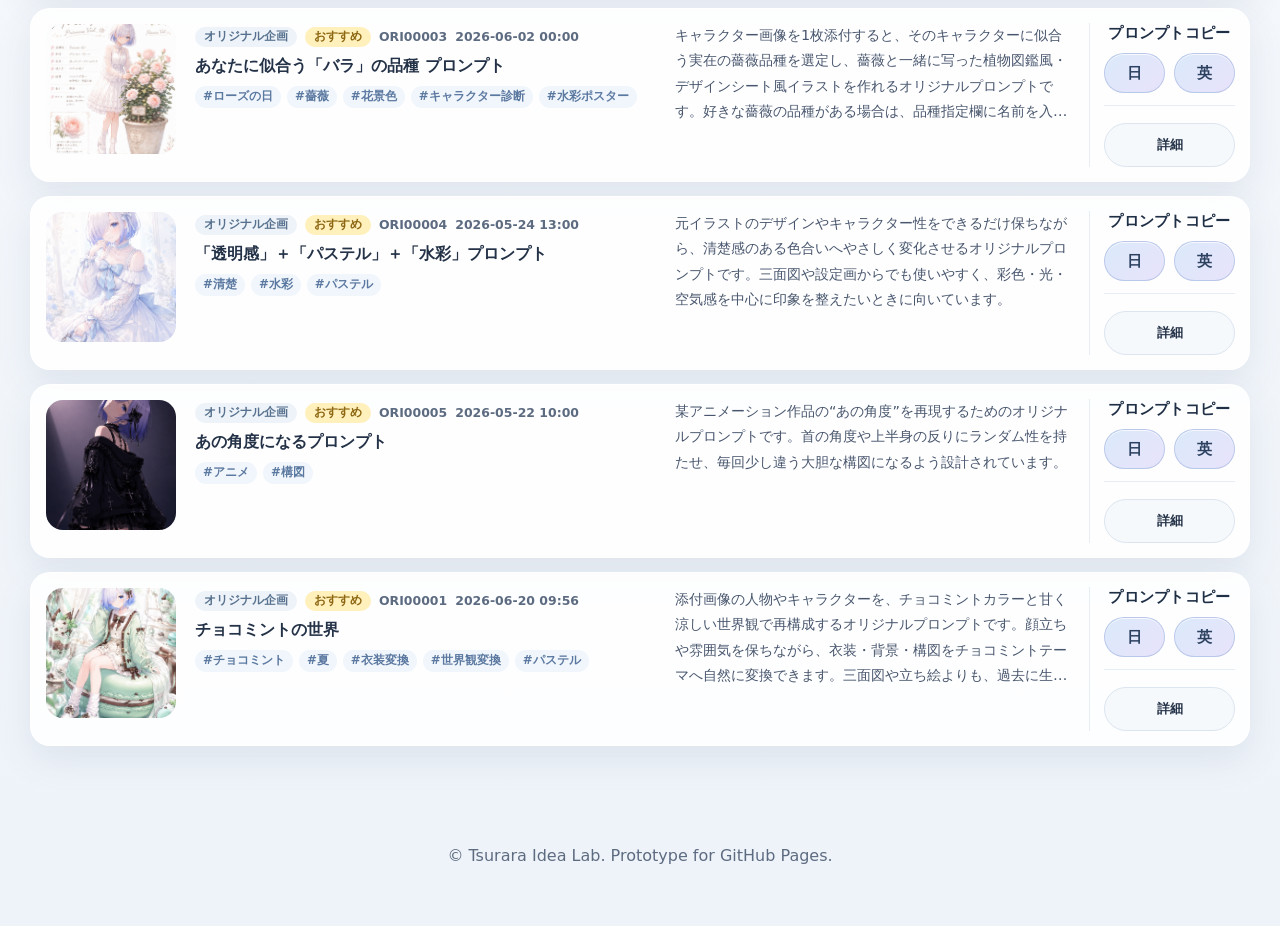
==== commit e2d8b9f0: "Update index.html" ====
--- a/index.html
+++ b/index.html
@@ -17,7 +17,7 @@
 
       <div class="header-copy">
         <h1>Tsurara Idea Lab</h1>
-        <p class="lead" data-i18n="lead">AI生成に使いやすいプロンプトと創作アイデアを、ファッション・構図背景・季節イベントに整理したサイトです。気になる記事から日本語版 / 英語版プロンプトをすぐにコピーできます。</p>
+        <p class="lead" data-i18n="lead">AI生成に使いやすいプロンプトと創作アイデアを、ファッション・職業・ビジュアル演出・ポーズ表情・季節のアイデアに整理したサイトです。気になる記事から日本語版 / 英語版プロンプトをすぐにコピーできます。</p>
 
         <div class="hero-links" aria-label="関連リンク">
           <button class="hero-link-card hero-guide-card guide-card-link" id="guideButton" type="button">
@@ -59,14 +59,20 @@
       <button class="library-tile" data-filter="JOB" type="button">
         <span>JOB</span><strong data-i18n="filterJob">職業</strong>
       </button>
-      <button class="library-tile" data-filter="FA" type="button">
+      <button class="library-tile" data-filter="FAS" type="button">
         <span>◈</span><strong data-i18n="filterFashion">ファッション</strong>
       </button>
-      <button class="library-tile" data-filter="CB" type="button">
-        <span>▧</span><strong data-i18n="filterComposition">構図・背景</strong>
+      <button class="library-tile" data-filter="VIS" type="button">
+        <span>VIS</span><strong data-i18n="filterComposition">ビジュアル演出</strong>
       </button>
-      <button class="library-tile" data-filter="EV" type="button">
-        <span>☂</span><strong data-i18n="filterSeason">季節・イベント</strong>
+      <button class="library-tile" data-filter="PNF" type="button">
+        <span>PNF</span><strong data-i18n="filterPose">ポーズ・表情</strong>
+      </button>
+      <button class="library-tile" data-filter="SSN" type="button">
+        <span>☂</span><strong data-i18n="filterSeason">季節</strong>
+      </button>
+      <button class="library-tile" data-filter="ITM" type="button">
+        <span>ITM</span><strong data-i18n="filterItem">アイテム</strong>
       </button>
     </section>
 
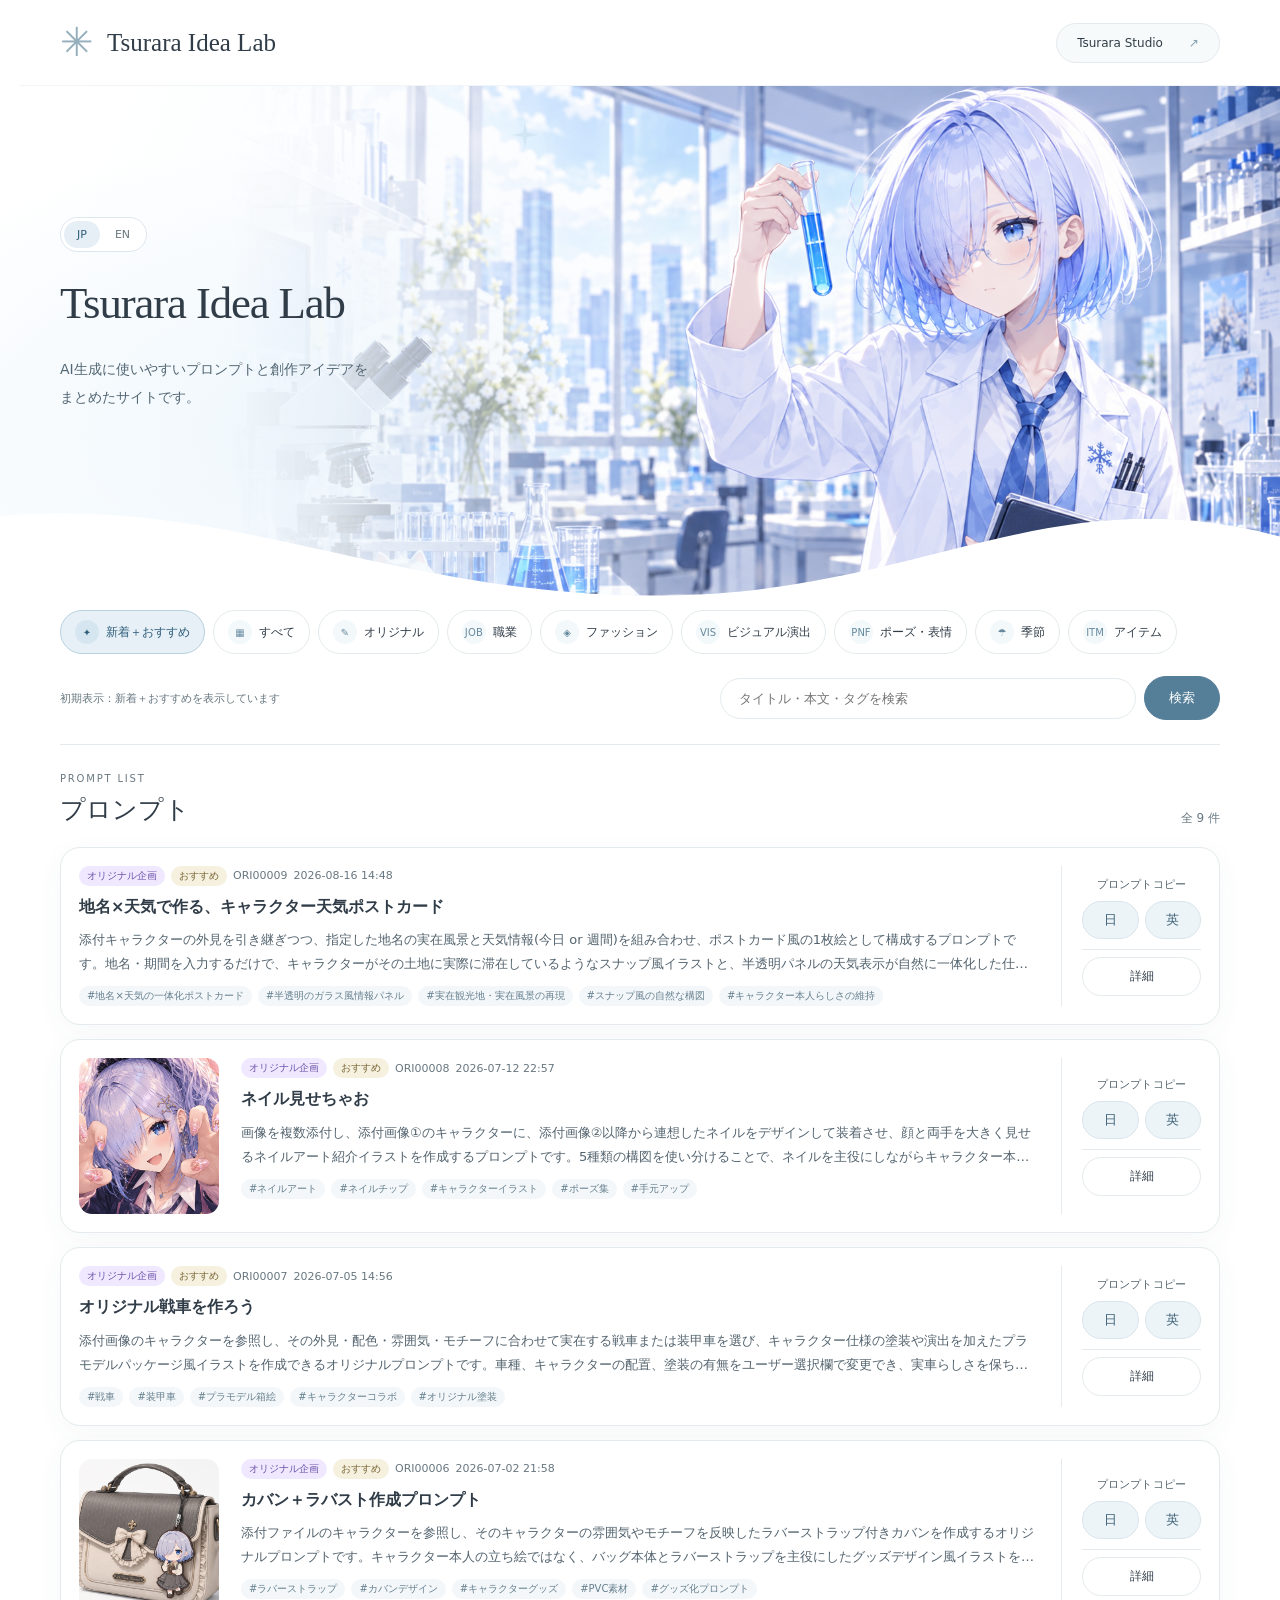
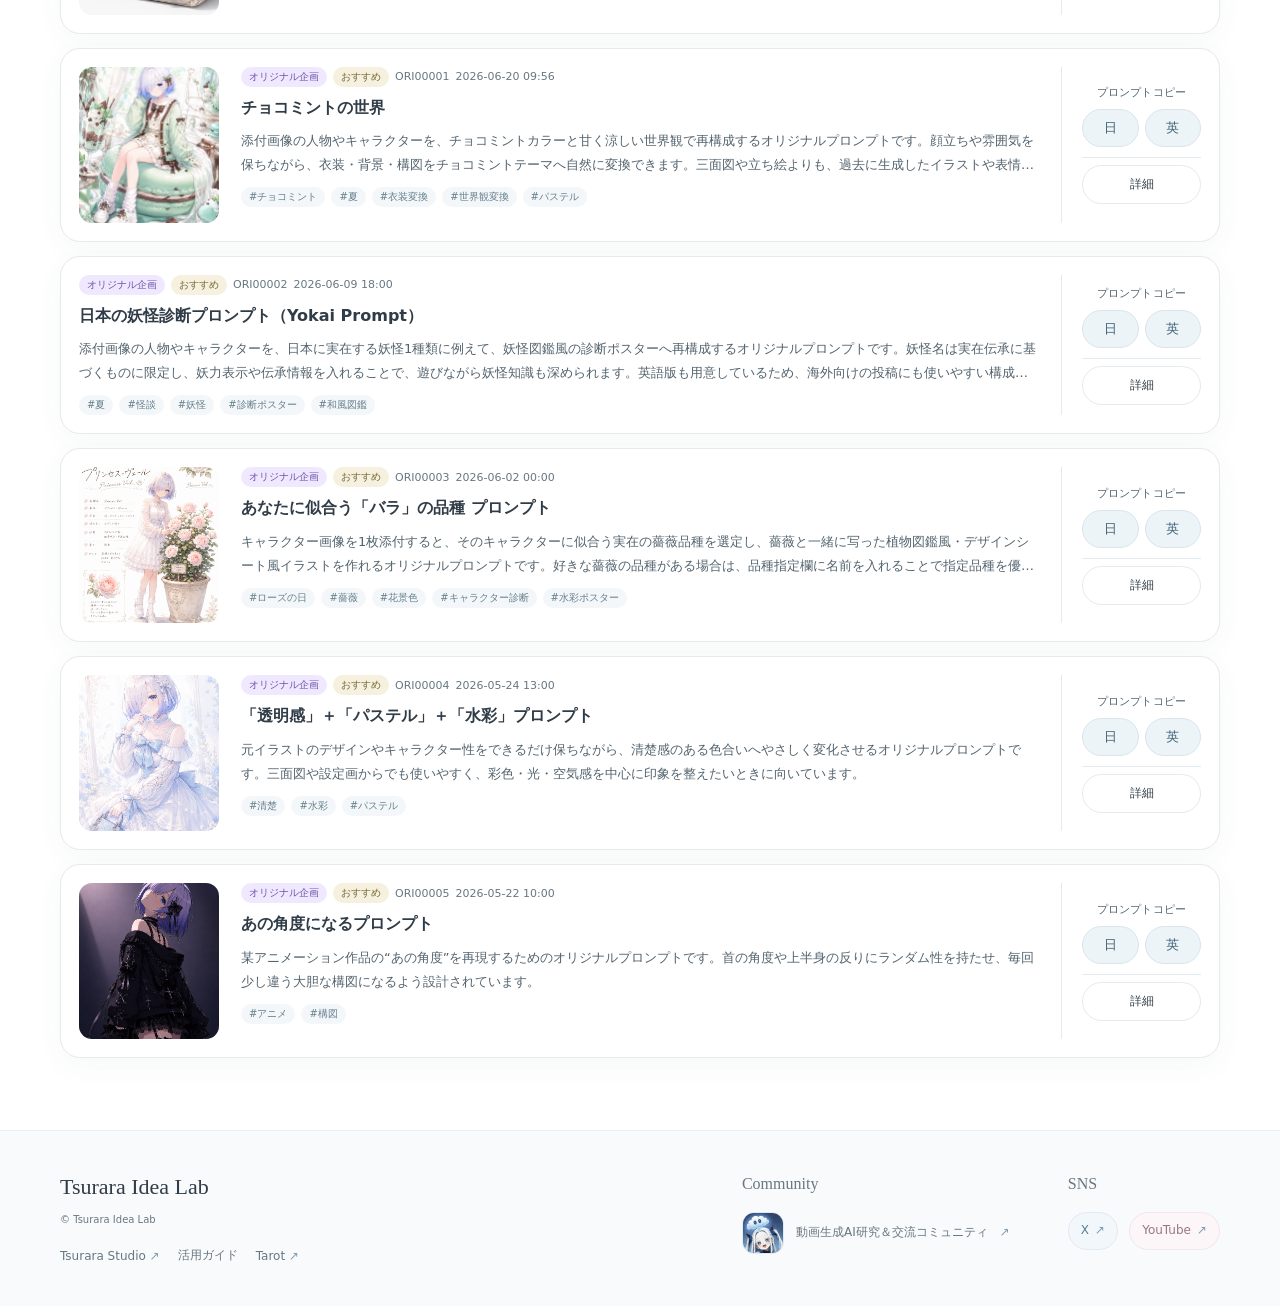
==== commit fe2f6548: "Refresh Idea Lab with Studio design and blended hero" ====
--- a/index.html
+++ b/index.html
@@ -8,45 +8,41 @@
   <link rel="stylesheet" href="style.css" />
 </head>
 <body>
+  <svg class="hero-clip-defs" width="0" height="0" aria-hidden="true" focusable="false">
+    <defs>
+      <clipPath id="lab-hero-curve" clipPathUnits="objectBoundingBox">
+        <path d="M0 0 H1 V.88 C.82 .76 .72 .99 .52 .995 C.31 1 .18 .80 0 .84 Z" />
+      </clipPath>
+      <clipPath id="lab-hero-curve-mobile" clipPathUnits="objectBoundingBox">
+        <path d="M0 0 H1 V.94 C.82 .88 .72 .995 .52 .998 C.31 1 .18 .90 0 .92 Z" />
+      </clipPath>
+    </defs>
+  </svg>
+  <a class="skip-link" href="#library" data-i18n="skipLink">プロンプト一覧へ</a>
   <header class="site-header">
+    <div class="site-nav">
+      <a class="site-brand" href="./index.html" aria-label="Tsurara Idea Lab">
+        <span class="brand-star" aria-hidden="true">✳</span>
+        <span>Tsurara Idea Lab</span>
+      </a>
+      <div class="nav-actions">
+        <a class="studio-link" href="https://tsuraravvv-arch.github.io/Studio/">Tsurara Studio <span aria-hidden="true">↗</span></a>
+      </div>
+    </div>
     <div class="header-inner">
-      <div class="language-switch" id="languageSwitch" aria-label="Language switch">
-        <button class="language-switch-button" type="button" data-lang="ja">JP</button>
-        <button class="language-switch-button" type="button" data-lang="en">EN</button>
+      <div class="header-copy">
+        <div class="language-switch" id="languageSwitch" aria-label="Language switch">
+          <button class="language-switch-button" type="button" data-lang="ja">JP</button>
+          <button class="language-switch-button" type="button" data-lang="en">EN</button>
+        </div>
+        <h1 data-i18n="heroTitle">Tsurara Idea Lab</h1>
+        <p class="lead" data-i18n="lead">AI生成に使いやすいプロンプトと創作アイデアを&#10;まとめたサイトです。</p>
       </div>
-
-      <div class="header-copy">
-        <h1>Tsurara Idea Lab</h1>
-        <p class="lead" data-i18n="lead">AI生成に使いやすいプロンプトと創作アイデアを、ファッション・職業・ビジュアル演出・ポーズ表情・季節のアイデアに整理したサイトです。気になる記事から日本語版 / 英語版プロンプトをすぐにコピーできます。</p>
-
-        <div class="hero-links" aria-label="関連リンク">
-          <button class="hero-link-card hero-guide-card guide-card-link" id="guideButton" type="button">
-            <img class="hero-link-icon optional-image" src="images/banners/guide.png" alt="" loading="lazy">
-            <span class="hero-link-label">Guide</span>
-            <strong data-i18n="guideTitle">活用ガイド</strong>
-            <span data-i18n="guideDesc">プロンプトの使い方と楽しみ方</span>
-          </button>
-          <a class="hero-link-card community-card-link" id="community" href="https://discord.gg/sora2jp" target="_blank" rel="noopener">
-            <img class="hero-link-icon optional-image" src="images/banners/community.png" alt="" loading="lazy">
-            <span class="hero-link-label">Community</span>
-            <strong data-i18n="communityTitle">動画生成AI研究＆交流コミュニティ</strong>
-            <span data-i18n="communityDesc">AI生成の仲間が欲しい方におすすめ</span>
-          </a>
-          <a class="hero-link-card tarot-card-link" href="https://tsuraravvv-arch.github.io/tarot/" target="_blank" rel="noopener">
-            <img class="hero-link-icon optional-image" src="images/banners/tarot.png" alt="" loading="lazy">
-            <span class="hero-link-label">Tarot</span>
-            <strong data-i18n="tarotTitle">氷洞つららの大アルカナ占い</strong>
-            <span data-i18n="tarotDesc">わたしが作成したタロットカード占いです</span>
-          </a>
-        </div>
-      </div>
-
-      <img class="hero-image optional-image" src="images/banners/hero.png" alt="Tsurara Idea Lab メインビジュアル" />
+      <img class="hero-image optional-image" src="images/hero/hero-lab.png" alt="光が差し込む研究室で、青い試験管を手にする氷洞つらら" fetchpriority="high" width="1586" height="992" />
     </div>
   </header>
-
-  <main>
-    <section class="library-nav" aria-label="プロンプト分類">
+  <main id="main">
+    <section class="library-nav" id="library" tabindex="-1" aria-label="プロンプト分類">
       <button class="library-tile is-active" data-filter="DEFAULT" type="button">
         <span>✦</span><strong data-i18n="filterDefault">新着＋おすすめ</strong>
       </button>
@@ -80,7 +76,7 @@
       <p class="default-note" data-i18n="defaultNote">初期表示：新着＋おすすめを表示しています</p>
       <div class="toolbar-actions">
         <form class="search-box" id="searchBox" role="search" aria-label="記事検索">
-          <input id="searchInput" type="search" placeholder="タイトル・本文・タグを検索" autocomplete="off" />
+          <input id="searchInput" type="search" aria-label="タイトル・本文・タグを検索" placeholder="タイトル・本文・タグを検索" autocomplete="off" />
           <button class="search-button" type="submit" data-i18n="search">検索</button>
         </form>
       </div>
@@ -107,7 +103,26 @@
   </main>
 
   <footer class="site-footer">
-    <p>© Tsurara Idea Lab. Prototype for GitHub Pages.</p>
+    <div class="footer-inner">
+      <div>
+        <a class="footer-brand" href="./index.html">Tsurara Idea Lab</a>
+        <p class="footer-copyright">© Tsurara Idea Lab</p>
+        <nav class="footer-links" aria-label="関連サイト">
+          <a href="https://tsuraravvv-arch.github.io/Studio/">Tsurara Studio <span aria-hidden="true">↗</span></a>
+          <button id="guideButton" type="button" data-i18n="guideTitle">活用ガイド</button>
+          <a href="https://tsuraravvv-arch.github.io/tarot/" target="_blank" rel="noopener">Tarot <span aria-hidden="true">↗</span></a>
+        </nav>
+      </div>
+      <div class="footer-community">
+        <h2>Community</h2>
+        <a id="community" href="https://discord.gg/sora2jp" target="_blank" rel="noopener"><img src="images/banners/community.png" class="optional-image" width="42" height="42" alt="" loading="lazy"><span data-i18n="communityTitle">動画生成AI研究＆交流コミュニティ</span> <span aria-hidden="true">↗</span></a>
+      </div>
+      <nav class="footer-social" aria-label="SNS">
+        <h2>SNS</h2>
+        <a href="https://x.com/trr_vvv" target="_blank" rel="noopener">X <span aria-hidden="true">↗</span></a>
+        <a href="https://www.youtube.com/@氷洞つらら" target="_blank" rel="noopener">YouTube <span aria-hidden="true">↗</span></a>
+      </nav>
+    </div>
   </footer>
 
   <div class="image-search-modal" id="imageSearchModal" aria-hidden="true" role="dialog" aria-modal="true" aria-label="画像から検索">
--- a/style.css
+++ b/style.css
@@ -145,7 +145,7 @@
 }
 .library-nav {
   display: grid;
-  grid-template-columns: repeat(7, minmax(0, 1fr));
+  grid-template-columns: repeat(9, minmax(0, 1fr));
   gap: 12px;
   margin: 0 0 16px;
 }
@@ -307,6 +307,15 @@
 .badge.category-fa { background: #ffe8f0; color: #a94f73; }
 .badge.category-cb { background: #e8ecff; color: #5560a7; }
 .badge.category-ev { background: #e4f7ee; color: #398366; }
+
+.badge.category-fas { background: #ffe8f0; color: #a94f73; }
+.badge.category-vis { background: #e8ecff; color: #5560a7; }
+.badge.category-ssn { background: #e4f7ee; color: #398366; }
+.badge.category-pnf { background: #fff0e2; color: #9a5a20; }
+.badge.category-itm { background: #e9f7ff; color: #2f7199; }
+.badge.category-job { background: #e6f4ff; color: #356f9a; }
+.badge.category-ori { background: #efe8ff; color: #6f55aa; }
+
 .badge.original { background: #efe8ff; color: #6f55aa; }
 .badge.featured { background: #fff0bc; color: #8d6612; }
 .badge.series { background: #e6f4ff; color: #356f9a; }
@@ -533,6 +542,10 @@
   transform: translate(-50%, 0);
 }
 
+@media (max-width: 1100px) {
+  .library-nav { grid-template-columns: repeat(5, minmax(0, 1fr)); }
+}
+
 @media (max-width: 980px) {
   .header-inner {
     grid-template-columns: 1fr;
@@ -540,7 +553,6 @@
   }
   .hero-image { aspect-ratio: 16 / 9; }
   .hero-links { grid-template-columns: 1fr; }
-  .library-nav { grid-template-columns: repeat(4, minmax(0, 1fr)); }
   .toolbar, .toolbar-actions, .search-box { flex-direction: column; align-items: stretch; }
   .search-box input { width: 100%; }
   .prompt-card {
@@ -1157,3 +1169,232 @@
   letter-spacing: 0.02em;
   font-size: 0.78rem;
 }
+
+/* v100: Studio visual language; original component hooks and modal styles above remain. */
+:root {
+  --bg: #fff;
+  --ink: #303c47;
+  --ink-soft: #425461;
+  --muted: #687780;
+  --muted-strong: #53636e;
+  --line: #e4eaed;
+  --shadow: 0 8px 28px rgba(61, 83, 98, .045);
+  --serif: Georgia, "Yu Mincho", "Hiragino Mincho ProN", serif;
+}
+body { background: #fff; }
+button, input { font: inherit; }
+button, a, input { -webkit-tap-highlight-color: transparent; }
+:focus-visible { outline: 2px solid #557b91; outline-offset: 5px; }
+[hidden], .optional-image[hidden] { display: none !important; }
+.skip-link { position: absolute; left: 20px; top: -100px; z-index: 100; padding: 12px 20px; background: #fff; }
+.skip-link:focus { top: 12px; }
+.site-header { padding: 0; }
+.site-nav { max-width: 1320px; min-height: 86px; padding: 20px 40px; margin: auto; display: flex; justify-content: space-between; align-items: center; gap: 24px; }
+.site-brand { display: flex; gap: 13px; align-items: center; font: 25px/1.2 var(--serif); }
+.brand-star { color: #96afbc; font: 40px/1 var(--serif); }
+.studio-link { display: inline-flex; gap: 26px; align-items: center; font-size: 12px; padding: 12px 20px; border: 1px solid var(--line); border-radius: 999px; background: #f7fafb; }
+.language-switch { position: static; display: inline-flex; width: fit-content; padding: 3px; gap: 2px; margin-bottom: 28px; border: 1px solid #dbe6ed; background: #fff; box-shadow: none; }
+.language-switch-button { padding: 8px 15px; font-size: 12px; font-weight: 500; }
+.language-switch-button.is-active { background: #e5eff5; color: #315e7b; }
+.header-inner { width: 100%; min-height: 400px; margin: 0; padding: 0; display: grid; grid-template-columns: minmax(0, .88fr) minmax(0, 1.12fr); gap: 0; align-items: stretch; border: 0; border-bottom: 1px solid #edf2f5; border-radius: 0; background: #f4f8fb; box-shadow: none; backdrop-filter: none; -webkit-backdrop-filter: none; isolation: isolate; }
+.header-inner::before { inset: 0 auto 0 44%; width: 8%; z-index: 2; background: linear-gradient(90deg, #f4f8fb, transparent); mix-blend-mode: normal; }
+.header-inner::after { display: none; }
+.header-copy { z-index: 3; padding: 56px 24px 56px max(40px, calc((100vw - 1160px) / 2)); display: flex; flex-direction: column; align-items: flex-start; justify-content: center; }
+.header-copy h1 { color: var(--ink); font: 400 clamp(32px, 3.5vw, 52px)/1.25 var(--serif); letter-spacing: -.025em; text-shadow: none; }
+.header-copy .lead { margin: 24px 0 0; color: #536773; font-size: 14px; line-height: 2; white-space: pre-line; text-shadow: none; }
+.hero-image { position: relative; z-index: 1; width: 100%; height: 100%; min-height: 400px; max-height: 480px; aspect-ratio: 8 / 5; object-fit: cover; object-position: center 30%; border: 0; border-radius: 0; box-shadow: none; background: #f4f8fb; }
+main { width: min(1160px, calc(100% - 80px)); margin: 36px auto 72px; }
+.section-kicker { color: #6b8593; font-size: 10px; font-weight: 500; letter-spacing: .18em; }
+.library-nav { scroll-margin-top: 24px; display: flex; flex-wrap: wrap; gap: 8px; margin-bottom: 22px; }
+.library-tile { min-height: 44px; padding: 9px 14px; flex-direction: row; gap: 7px; border: 1px solid var(--line); border-radius: 999px; background: #fff; box-shadow: none; }
+.library-tile span, .library-tile[data-filter="JOB"] span { width: 24px; height: 24px; background: #f3f8fb; color: #66899e; font-size: 10px; font-weight: 500; }
+.library-tile strong { font-size: 12px; font-weight: 500; }
+.library-tile.is-active { background: #e6f0f6; color: #315e7b; border-color: #b8d0df; }
+.library-tile.is-active span { background: #d5e6f0; color: #315e7b; }
+.toolbar { padding: 0 0 24px; margin: 0; border: 0; border-bottom: 1px solid var(--line); border-radius: 0; box-shadow: none; background: none; }
+.default-note { font-size: 11px; font-weight: 400; }
+.search-box { width: min(500px, 100%); }
+.search-box input { min-width: 0; background: #fff; font-size: 13px; padding: 12px 18px; }
+.search-button { min-width: 76px; padding: 12px 20px; font-size: 13px; font-weight: 500; background: #557f99; border-color: #557f99; }
+.prompt-head { margin: 28px 0 20px; }
+.prompt-head .section-kicker { margin-bottom: 8px; font-size: 10px; }
+.prompt-head h2 { font: 400 25px/1.4 var(--serif); }
+#resultCount { font-size: 12px; }
+.prompt-list { gap: 14px; }
+.prompt-card { grid-template-columns: 140px minmax(0, 1fr) 140px; gap: 22px; padding: 18px; border: 1px solid var(--line); border-radius: 20px; background: #fff; box-shadow: var(--shadow); }
+.prompt-thumb { width: 140px; height: 156px; align-self: center; border-radius: 13px; border: 0; background: #f4f7f9; }
+.prompt-card:has(.prompt-thumb[hidden]) { grid-template-columns: minmax(0, 1fr) 140px; }
+.prompt-main { padding: 0; }
+.meta-line { font-size: 11px; font-weight: 400; gap: 6px; line-height: 1.6; }
+.prompt-title { font-size: 16px; font-weight: 600; line-height: 1.65; margin: 8px 0; }
+.badge { font-size: 10px; font-weight: 500; padding: 5px 8px; }
+.badge.featured { background: #f6f0df; color: #796635; }
+.tag { font-size: 10px; font-weight: 400; color: #657f8d; background: #f3f7fa; }
+.prompt-desc { font-size: 13px; line-height: 1.85; margin-bottom: 10px; }
+.prompt-desc p { -webkit-line-clamp: 2; }
+.prompt-actions { border-color: var(--line); padding-left: 20px; gap: 7px; }
+.copy-group-label { color: var(--muted-strong); font-size: 11px; font-weight: 400; }
+.copy-lang-row { gap: 6px; padding-bottom: 10px; border-color: var(--line); }
+.prompt-actions .copy-action, .prompt-actions .copy-action.primary { min-height: 38px; font-size: 13px; font-weight: 500; border-color: #d9e5ec; background: #edf4f8 !important; color: #3d6176 !important; box-shadow: none; }
+.prompt-actions .copy-action:hover, .prompt-actions .copy-action.primary:hover { background: #e0ecf3 !important; }
+.prompt-actions .detail-action { min-height: 38px; margin-top: 0; font-size: 12px; font-weight: 400; background: #fff; }
+.detail-panel { background: #fff; border-color: var(--line); }
+.detail-hero:has(> img[hidden]) { grid-template-columns: minmax(0, 1fr); }
+.panel-copy-button.primary { background: #557f99; }
+.site-footer { text-align: left; padding: 44px 40px; background: #fafbfc; border-top: 1px solid var(--line); }
+.footer-inner { max-width: 1160px; margin: auto; display: grid; grid-template-columns: 1.3fr 1fr auto; gap: 36px; align-items: start; }
+.footer-brand { font: 24px/1.3 var(--serif); color: var(--ink); }
+.footer-copyright { font-size: 10px; margin: 12px 0 22px; }
+.footer-inner h2 { font: 18px/1.4 var(--serif); margin: 0 0 16px; }
+.footer-links { display: flex; flex-wrap: wrap; align-items: center; gap: 18px; font-size: 12px; }
+.footer-links button { padding: 0; border: 0; background: none; color: inherit; }
+.footer-community a, .footer-social a { font-size: 12px; line-height: 1.8; }
+.footer-social a { display: block; margin-bottom: 6px; }
+.footer-inner a span[aria-hidden], .studio-link span { display: inline-block; color: #829eaf; }
+.studio-link, .library-tile, .prompt-card, .search-button, .copy-action, .detail-action, .footer-inner a, .footer-links button { transition: transform .18s ease, border-color .18s ease, background .18s ease, box-shadow .18s ease, color .18s ease; }
+.studio-link span { transition: transform .18s ease; }
+@media (hover: hover) {
+  .library-tile:hover { transform: translateY(-1px); border-color: #b8d0df; box-shadow: 0 4px 12px rgba(61,83,98,.06); }
+  .library-tile:not(.is-active):hover { background: #f5f9fc; }
+  .prompt-card:hover { transform: translateY(-2px); border-color: #cbdde7; box-shadow: 0 10px 28px rgba(61,83,98,.075); }
+  .studio-link:hover, .detail-action:hover { border-color: #b5cad5; background: #f2f8fb; }
+  .studio-link:hover span { transform: translate(2px,-2px); }
+  .search-button:hover { background: #426c87; }
+  .footer-inner a:hover, .footer-links button:hover { color: #356d90; }
+}
+@media (max-width: 980px) {
+  .site-nav { padding: 20px 28px; }
+  .header-copy { padding: 40px 24px 40px 28px; }
+  .header-copy h1 { font-size: 34px; }
+  main { width: calc(100% - 56px); }
+  .toolbar { flex-direction: column; align-items: stretch; gap: 14px; }
+  .toolbar-actions, .search-box { width: 100%; flex-direction: row; }
+  .prompt-card { grid-template-columns: 112px minmax(0, 1fr) 124px; gap: 16px; }
+  .prompt-thumb { width: 112px; height: 140px; }
+  .prompt-actions { grid-column: auto; border-top: 0; border-left: 1px solid var(--line); padding-top: 0; padding-left: 16px; flex-direction: column; }
+  .prompt-card:has(.prompt-thumb[hidden]) { grid-template-columns: minmax(0, 1fr) 124px; }
+  .footer-inner { grid-template-columns: 1.1fr 1fr; gap: 30px; }
+  .footer-social { grid-column: 2; }
+}
+@media (max-width: 760px) {
+  .site-nav { min-height: 74px; padding: 18px 20px; gap: 12px; }
+  .site-brand { font-size: 20px; gap: 8px; }
+  .brand-star { font-size: 28px; }
+  .studio-link { padding: 10px 12px; gap: 10px; font-size: 11px; }
+  .header-inner { min-height: 0; grid-template-columns: minmax(0, 1fr); }
+  .header-inner::before { display: none; }
+  .header-copy { padding: 32px 24px; }
+  .language-switch { margin-bottom: 20px; }
+  .header-copy h1 { font-size: clamp(30px, 7vw, 42px); }
+  .header-copy .lead { font-size: 13px; margin-top: 18px; }
+  .hero-image { min-height: 0; max-height: none; height: auto; aspect-ratio: 8 / 5; object-position: center; }
+  main { width: calc(100% - 40px); margin: 26px auto 48px; }
+  .library-nav { gap: 7px; }
+  .library-tile { padding: 8px 11px; min-height: 42px; }
+  .library-tile strong { font-size: 11px; }
+  .library-tile span, .library-tile[data-filter="JOB"] span { width: 21px; height: 21px; font-size: 9px; }
+  .prompt-card, .prompt-card:has(.prompt-thumb[hidden]) { grid-template-columns: minmax(0, 1fr); padding: 16px; gap: 16px; }
+  .prompt-thumb { width: 100%; height: 180px; object-fit: contain; aspect-ratio: auto; }
+  .prompt-main { grid-column: 1; }
+  .prompt-title { font-size: 15px; }
+  .prompt-desc p { -webkit-line-clamp: 3; }
+  .prompt-actions { grid-column: 1; border-left: 0; border-top: 1px solid var(--line); padding: 14px 0 0; flex-direction: row; align-items: end; gap: 16px; }
+  .copy-group { flex: 1; }
+  .copy-group-label { display: block; }
+  .copy-lang-row { border: 0; padding: 0; }
+  .prompt-actions .detail-action { width: 30%; }
+  .site-footer { padding: 36px 24px; }
+  .footer-inner { grid-template-columns: minmax(0, 1fr); }
+  .footer-social { grid-column: 1; }
+  .footer-social a { display: inline-block; margin-right: 22px; }
+}
+@media (max-width: 420px) {
+  .site-nav { flex-wrap: wrap; }
+  .studio-link { padding: 8px 12px; }
+}
+@media (prefers-reduced-motion: reduce) {
+  *, *::before, *::after { transition: none !important; scroll-behavior: auto !important; }
+}
+
+/* v101: one continuous Lab hero, clipped as a whole rather than covered by a white wave. */
+.hero-clip-defs { position: absolute; pointer-events: none; }
+.site-nav { max-width: 1240px; border-bottom: 1px solid #f1f5f7; }
+.header-inner {
+  display: block;
+  min-height: clamp(440px, 40vw, 560px);
+  border: 0;
+  background: radial-gradient(ellipse at 36% 68%, #edf6fc 0, transparent 62%), linear-gradient(115deg, #fff 4%, #f8fbfe 48%, #edf5fb);
+  clip-path: url(#lab-hero-curve);
+}
+.header-inner::before { display: none; }
+.hero-image {
+  position: absolute;
+  inset: 0 0 0 auto;
+  width: min(82%, 1120px);
+  height: 100%;
+  min-height: 0;
+  max-height: none;
+  object-fit: cover;
+  object-position: center top;
+  background: transparent;
+  -webkit-mask-image: linear-gradient(90deg, transparent 0%, rgba(0,0,0,.08) 9%, rgba(0,0,0,.55) 27%, #000 46%);
+  mask-image: linear-gradient(90deg, transparent 0%, rgba(0,0,0,.08) 9%, rgba(0,0,0,.55) 27%, #000 46%);
+}
+.header-copy {
+  position: relative;
+  min-height: inherit;
+  width: 51%;
+  padding: 44px 20px 100px max(40px, calc((100vw - 1160px) / 2));
+}
+.header-copy .lead { max-width: 440px; }
+.header-inner::after {
+  display: block;
+  inset: 36px auto auto 40%;
+  width: 26px;
+  height: 26px;
+  border-radius: 0;
+  background: #b8d1df;
+  opacity: .35;
+  clip-path: polygon(50% 0, 58% 40%, 100% 50%, 58% 58%, 50% 100%, 42% 58%, 0 50%, 42% 40%);
+  z-index: 2;
+}
+.language-switch { margin-bottom: 24px; background: rgba(255,255,255,.88); }
+.language-switch-button { padding: 7px 13px; font-size: 11px; }
+main { margin-top: 12px; }
+.site-footer { padding-top: 42px; padding-bottom: 42px; border-color: #eaf0f4; background: #f8fafc; }
+.footer-inner { grid-template-columns: minmax(0,1fr) minmax(240px,auto) auto; gap: 58px; }
+.footer-brand { font-size: 22px; }
+.footer-inner h2 { font-size: 16px; }
+.footer-community a { display: flex; align-items: center; gap: 12px; max-width: 330px; }
+.footer-community img { flex: 0 0 auto; object-fit: cover; border-radius: 12px; border: 1px solid #e0eaf1; }
+.footer-social a { display: inline-flex; justify-content: center; align-items: center; min-width: 38px; min-height: 38px; margin: 0 6px 0 0; padding: 6px 12px; border: 1px solid #e2eaf0; border-radius: 999px; background: #f1f7fb; color: #587e94; gap: 6px; }
+.footer-social a:last-child { background: #fdf6f8; color: #9a7681; border-color: #f1e7ec; margin-right: 0; }
+@media (prefers-reduced-motion: no-preference) {
+  .header-copy { animation: lab-hero-reveal .65s ease-out both; }
+  @keyframes lab-hero-reveal { from { opacity: 0; transform: translateY(7px); } to { opacity: 1; transform: translateY(0); } }
+}
+@media (max-width: 980px) {
+  .header-copy { padding-left: 28px; width: 53%; }
+  .header-copy .lead { font-size: 13px; }
+  .footer-inner { grid-template-columns: minmax(0, 1fr) minmax(0, 1fr); gap: 30px; }
+  .footer-social { grid-column: 2; }
+}
+@media (max-width: 760px) {
+  .header-inner { min-height: 0; clip-path: url(#lab-hero-curve-mobile); }
+  .header-copy { width: 100%; padding: 30px 24px 14px; }
+  .hero-image {
+    position: relative;
+    inset: auto;
+    display: block;
+    width: 100%;
+    height: auto;
+    aspect-ratio: 8 / 5;
+    object-fit: contain;
+    -webkit-mask-image: linear-gradient(180deg, transparent, #000 20%);
+    mask-image: linear-gradient(180deg, transparent, #000 20%);
+  }
+  .header-inner::after { inset: 38px 26px auto auto; width: 20px; height: 20px; }
+  main { margin-top: 14px; }
+  .footer-inner { grid-template-columns: minmax(0,1fr); }
+  .footer-social { grid-column: 1; }
+}
